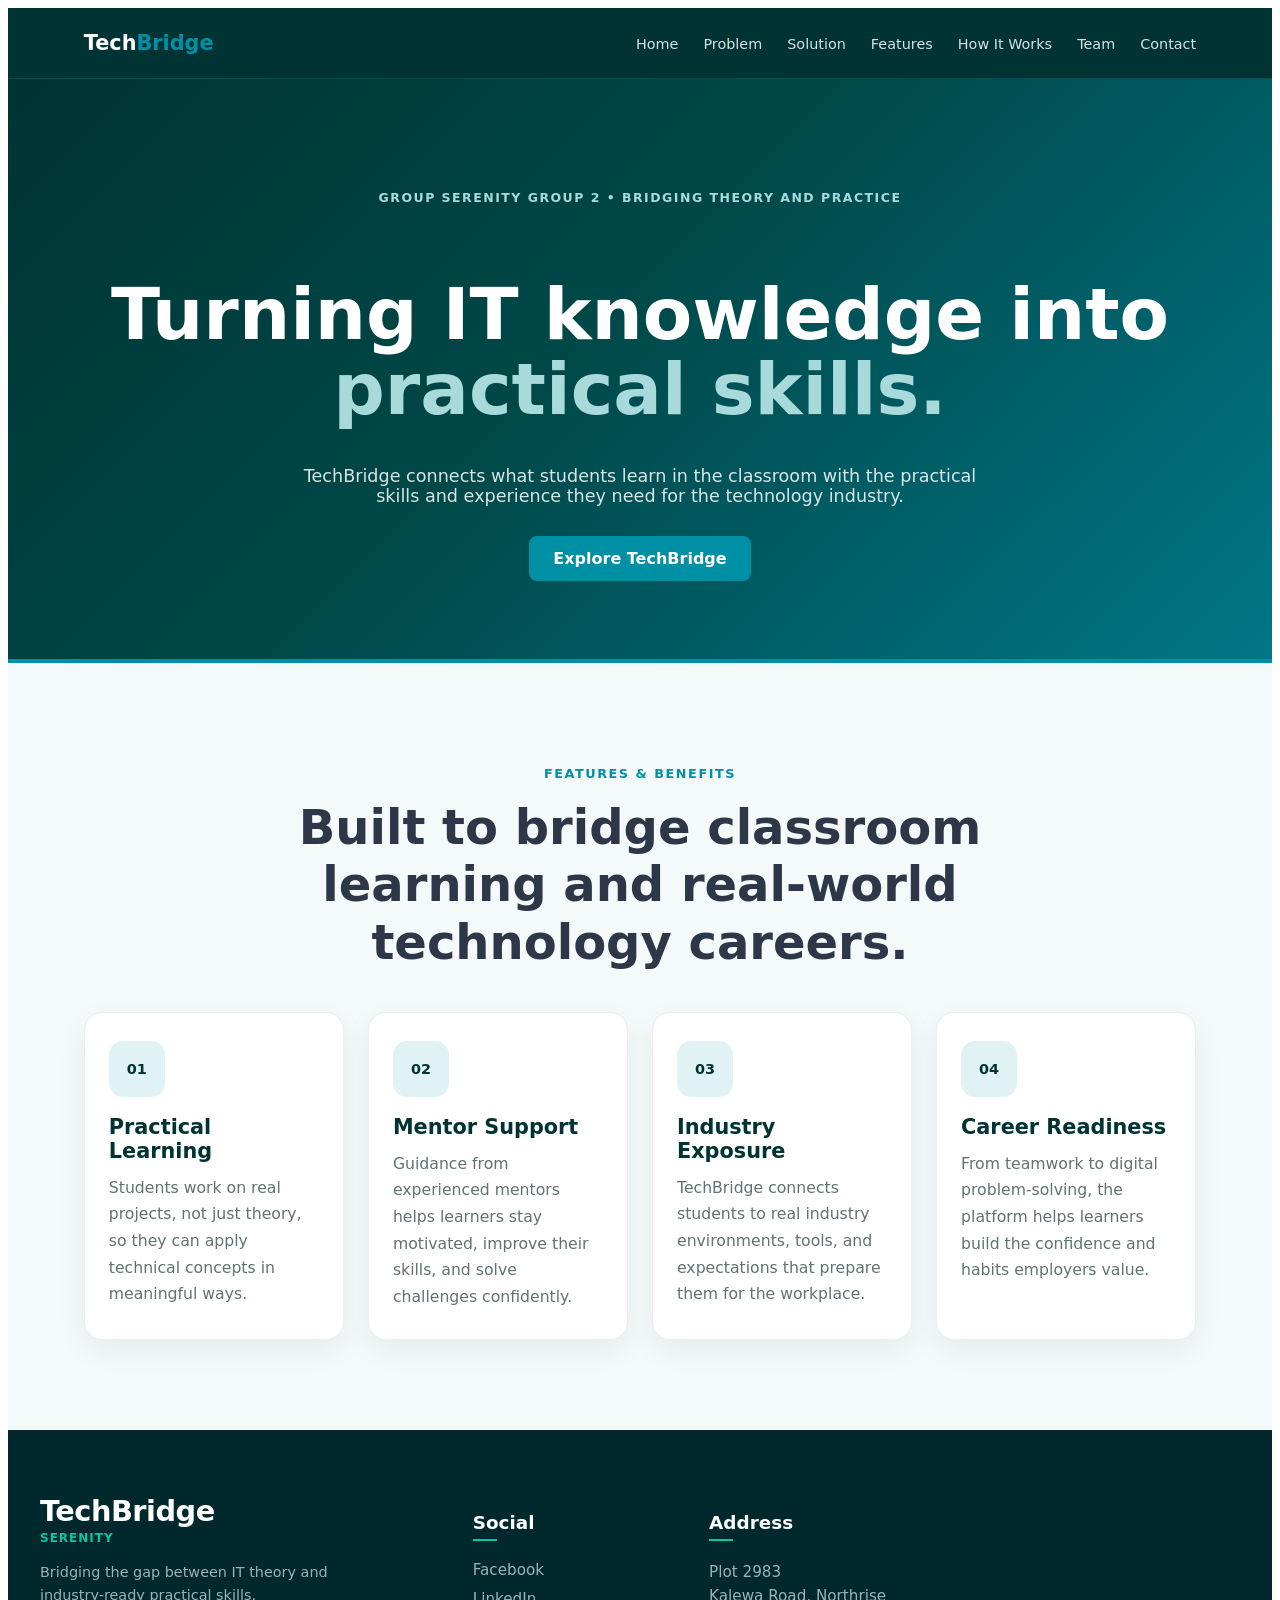
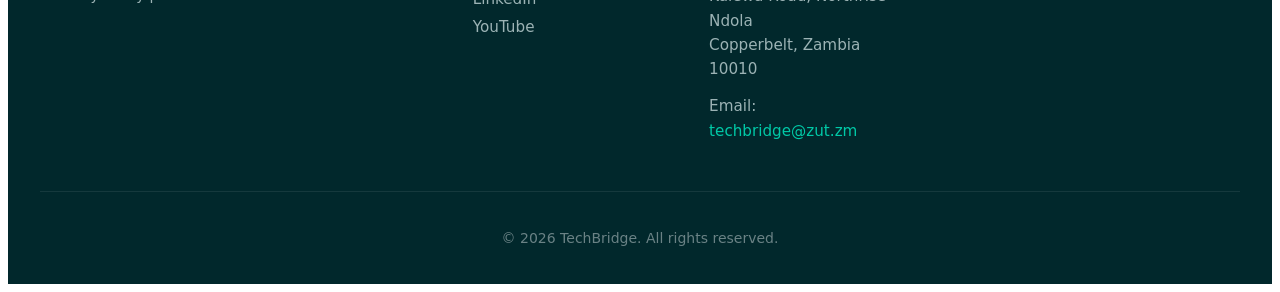
==== frontend/index.html @ 3047e409 "Reverted to TB-3-proposed-solution due to errors arose from TB-6-team-section Formatted the code" ====
<!DOCTYPE html>
<html lang="en">
    <head>
        <meta charset="UTF-8">
        <meta name="viewport" content="width=device-width, initial-scale=1.0">
        <title>tech-bridge</title>
        <link rel="stylesheet" href="style.css">
    </head>
    <body>
        <header>
            <nav class="navbar">
                <a href="#home" class="logo">Tech<span>Bridge</span></a>
                <ul class="nav-links" id="navLinks">
                    <li><a href="#home">Home</a></li>
                    <li><a href="#problem">Problem</a></li>
                    <li><a href="#solution">Solution</a></li>
                    <li><a href="#features">Features</a></li>
                    <li><a href="#how-it-works">How It Works</a></li>
                    <li><a href="#team">Team</a></li>
                    <li><a href="#contact">Contact</a></li>
                </ul>
                <div class="hamburger" onclick="document.getElementById('navLinks').classList.toggle('show')">☰</div>
            </nav>

        </header>
        <main>
            <!-- landing page section LEE LUBINDA 2510264 -->
            
            <section id="home" class="hero">
              <p class="eyebrow">GROUP SERENITY GROUP 2 • BRIDGING THEORY AND PRACTICE</p>
              <h1>Turning IT knowledge into <span>practical skills.</span></h1>
              <p class="hero-text">TechBridge connects what students learn in the classroom with the practical skills and experience they need for the technology industry.</p>
              <a href="#solution" class="btn-primary">Explore TechBridge</a>
            </section>
            
            <!-- problem section -->
            <section></section>
            <!-- proposed solution section -->
            <section></section>
            <!-- features and benefits section -->
            <section id="features" class="features">
                <div class="section-heading">
                    <p class="section-tag">Features &amp; Benefits</p>
                    <h2>Built to bridge classroom learning and real-world technology careers.</h2>
                </div>

                <div class="feature-grid">
                    <article class="feature-card">
                        <div class="feature-icon">01</div>
                        <h3>Practical Learning</h3>
                        <p>Students work on real projects, not just theory, so they can apply technical concepts in meaningful ways.</p>
                    </article>

                    <article class="feature-card">
                        <div class="feature-icon">02</div>
                        <h3>Mentor Support</h3>
                        <p>Guidance from experienced mentors helps learners stay motivated, improve their skills, and solve challenges confidently.</p>
                    </article>

                    <article class="feature-card">
                        <div class="feature-icon">03</div>
                        <h3>Industry Exposure</h3>
                        <p>TechBridge connects students to real industry environments, tools, and expectations that prepare them for the workplace.</p>
                    </article>

                    <article class="feature-card">
                        <div class="feature-icon">04</div>
                        <h3>Career Readiness</h3>
                        <p>From teamwork to digital problem-solving, the platform helps learners build the confidence and habits employers value.</p>
                    </article>
                </div>
            </section>
            <!-- how tech-bridge works section -->
            <section></section>
            <!-- team members section -->
            <section></section>
            <section></section>
            <section></section>
        </main>
           <!-- Contact & Footer Section -->
        <footer id="contact" class="site-footer">
          <div class="footer-container">
            <!-- Column 1: Brand / About -->
            <div class="footer-col brand-col">
              <div class="brand-header">
                <h2 class="brand-title">TechBridge</h2>
                <span class="brand-tagline">Serenity</span>
              </div>
              <p class="brand-text">
                Bridging the gap between IT theory and industry-ready practical skills.
              </p>
            </div>


            <!-- Column 3: Social Links -->
            <div class="footer-col">
              <h3>Social</h3>
              <ul class="footer-links">
                <li><a href="https://facebook.com" target="_blank" rel="noopener">Facebook</a></li>
                <li><a href="https://linkedin.com" target="_blank" rel="noopener">LinkedIn</a></li>
                <li><a href="https://youtube.com" target="_blank" rel="noopener">YouTube</a></li>
              </ul>
            </div>

            <!-- Column 4: Address & Direct Email -->
            <div class="footer-col">
              <h3>Address</h3>
              <address class="footer-address">
                Plot 2983<br />
                Kalewa Road, Northrise Ndola<br />
                Copperbelt, Zambia<br />
                10010<br />
                <span class="email-link">
                  Email: <a href="mailto:techbridge@zut.zm">techbridge@zut.zm</a>
                </span>
              </address>
            </div>
          </div>

          <!-- Copyright Bar -->
          <div class="footer-bottom">
            <p>&copy; 2026 TechBridge. All rights reserved.</p>
          </div>
        </footer>
    </body>
</html>
---- frontend/style.css ----
:root {
    /* Primary Branding Colors */
    --color-primary: #003333;
    --color-secondary: #0090A6;
    --color-accent-mint: #fff;
    /* Neutral Background & Text Colors */
    --color-background-light: #f4f9f9;
    --color-background-card: #FFFFFF;
    --color-text-main: #2D3748;
    --color-text-muted: #627272;
    --color-text-light: #FFFFFF;
    /* UI Interactive States */
    --color-link-hover: #007688;
    --color-cta-hover: #02AF84;
}

body {
    font-family: 'Plus jakarta', system-ui, -apple-system, 'Segoe UI', Roboto, Oxygen, Ubuntu, Cantarell, 'Open Sans', 'Helvetica Neue', sans-serif;
}


/* header Styles */

header {
    position: sticky;
    top: 0;
    z-index: 100
}

.navbar {
    background: var(--color-primary);
    display: flex;
    justify-content: space-between;
    align-items: center;
    padding: 0 6%;
    min-height: 70px;
    border-bottom: 1px solid rgba(0, 144, 166, .3)
}

.logo {
    color: var(--color-text-light);
    text-decoration: none;
    font-weight: 700;
    font-size: 1.3rem
}

.logo span {
    color: var(--color-secondary)
}

.nav-links {
    display: flex;
    list-style: none;
    gap: 25px
}

.nav-links a {
    color: rgba(255, 255, 255, .85);
    text-decoration: none;
    font-size: .9rem
}

.nav-links a:hover {
    color: var(--color-text-light)
}

.hamburger {
    display: none;
    color: var(--color-text-light);
    font-size: 1.8rem;
    cursor: pointer
}


/* landing page Styles */

.hero {
    min-height: 460px;
    display: flex;
    flex-direction: column;
    align-items: center;
    justify-content: center;
    text-align: center;
    padding: 70px 20px 50px;
    color: var(--color-text-light);
    background: linear-gradient(135deg, #003333 0%, #004848 45%, #007688 100%);
    border-bottom: 4px solid var(--color-secondary)
}

.eyebrow {
    color: #a8dadc;
    font-size: .78rem;
    font-weight: 700;
    letter-spacing: .12em;
    margin-bottom: 12px
}

.hero h1 {
    font-size: clamp(2.5rem, 6vw, 4.5rem);
    line-height: 1.05;
    margin-bottom: 20px
}

.hero h1 span {
    display: block;
    color: #a8dadc
}

.hero-text {
    max-width: 680px;
    color: rgba(255, 255, 255, .85);
    font-size: 1.1rem;
    margin-bottom: 30px
}

.btn-primary {
    display: inline-block;
    padding: 13px 24px;
    background: var(--color-secondary);
    color: white;
    text-decoration: none;
    border-radius: 8px;
    font-weight: 600
}

.btn-primary:hover {
    background: var(--color-cta-hover)
}


/* problem Styles */


/* problem Styles */


/* proposed solution Styles */


/* features and benefits Styles */

.features {
    padding: 90px 6%;
    background: var(--color-background-light);
    color: var(--color-text-main);
}

.section-heading {
    max-width: 760px;
    margin: 0 auto 40px;
    text-align: center;
}

.section-tag {
    color: var(--color-secondary);
    font-size: 0.8rem;
    font-weight: 700;
    letter-spacing: 0.12em;
    text-transform: uppercase;
    margin-bottom: 18px;
}

.section-heading h2 {
    font-size: clamp(2rem, 4vw, 3rem);
    line-height: 1.2;
    margin: 0;
}

.feature-grid {
    display: grid;
    grid-template-columns: repeat(4, minmax(0, 1fr));
    gap: 24px;
    margin-top: 35px;
}

.feature-card {
    background: var(--color-background-card);
    border: 1px solid rgba(0, 51, 51, 0.08);
    border-radius: 18px;
    padding: 28px 24px;
    box-shadow: 0 10px 30px rgba(0, 51, 51, 0.06);
    transition: transform 0.2s ease, box-shadow 0.2s ease;
}

.feature-card:hover {
    transform: translateY(-4px);
    box-shadow: 0 16px 35px rgba(0, 51, 51, 0.1);
}

.feature-icon {
    width: 56px;
    height: 56px;
    display: inline-flex;
    align-items: center;
    justify-content: center;
    border-radius: 14px;
    background: rgba(0, 144, 166, 0.12);
    color: var(--color-primary);
    font-weight: 800;
    font-size: 0.9rem;
    margin-bottom: 18px;
}

.feature-card h3 {
    margin: 0 0 12px;
    font-size: 1.3rem;
    color: var(--color-primary);
}

.feature-card p {
    margin: 0;
    color: var(--color-text-muted);
    line-height: 1.7;
    font-size: 0.98rem;
}


/* how tech-bridge works Styles */


/* team members Styles */


/* contact us Styles */


/* footer Styles */


/* Contact & Footer Styles - TechBridge Theme */

.site-footer {
    background-color: #01282c;
    /* Deep Dark Teal from slides */
    color: #b3c5c7;
    padding: 4rem 2rem 1.5rem 2rem;
    font-family: system-ui, -apple-system, sans-serif;
}

.footer-container {
    max-width: 1200px;
    margin: 0 auto;
    display: grid;
    grid-template-columns: 2fr 1fr 1fr 1.5fr;
    gap: 2.5rem;
}


/* Brand Text Styling */

.brand-title {
    color: #ffffff;
    font-size: 1.8rem;
    font-weight: 700;
    letter-spacing: -0.5px;
    margin: 0 0 0.2rem 0;
}

.brand-tagline {
    display: block;
    color: #00c9a7;
    /* Vibrant Mint accent */
    font-size: 0.75rem;
    font-weight: 600;
    text-transform: uppercase;
    letter-spacing: 1px;
    margin-bottom: 1rem;
}

.brand-text {
    font-size: 0.9rem;
    line-height: 1.6;
    color: #9cb3b5;
    max-width: 320px;
}


/* Column Titles */

.footer-col h3 {
    color: #ffffff;
    font-size: 1.15rem;
    font-weight: 600;
    margin-bottom: 1.2rem;
    position: relative;
}


/* Accent line under column headers */

.footer-col h3::after {
    content: '';
    display: block;
    width: 24px;
    height: 2px;
    background-color: #00c9a7;
    /* Mint accent line */
    margin-top: 6px;
}


/* Navigation & Social Links */

.footer-links {
    list-style: none;
    padding: 0;
    margin: 0;
}

.footer-links li {
    margin-bottom: 0.6rem;
}

.footer-links a {
    color: #9cb3b5;
    text-decoration: none;
    font-size: 0.95rem;
    transition: color 0.2s ease;
}

.footer-links a:hover {
    color: #00c9a7;
    /* Mint on hover */
}


/* Address Column */

.footer-address {
    font-style: normal;
    font-size: 0.95rem;
    line-height: 1.6;
    color: #9cb3b5;
}

.email-link {
    display: block;
    margin-top: 0.8rem;
}

.email-link a {
    color: #00c9a7;
    /* Mint email link */
    text-decoration: none;
    font-weight: 500;
}

.email-link a:hover {
    text-decoration: underline;
}


/* Bottom Copyright Bar */

.footer-bottom {
    max-width: 1200px;
    margin: 3rem auto 0 auto;
    padding-top: 1.5rem;
    border-top: 1px solid rgba(255, 255, 255, 0.08);
    text-align: center;
    font-size: 0.875rem;
    color: #6a8285;
}


/* Responsive collapse for small screens */

@media (max-width: 768px) {
    .footer-container {
        grid-template-columns: 1fr;
        gap: 2rem;
    }
}


/* media queries Styles */

@media(max-width:768px) {
    .hamburger {
        display: block
    }
    .nav-links {
        display: none;
        position: absolute;
        top: 70px;
        left: 0;
        width: 100%;
        background: var(--color-primary);
        flex-direction: column;
        padding: 20px
    }
    .nav-links.show {
        display: flex
    }
    .feature-grid {
        grid-template-columns: 1fr;
    }
}
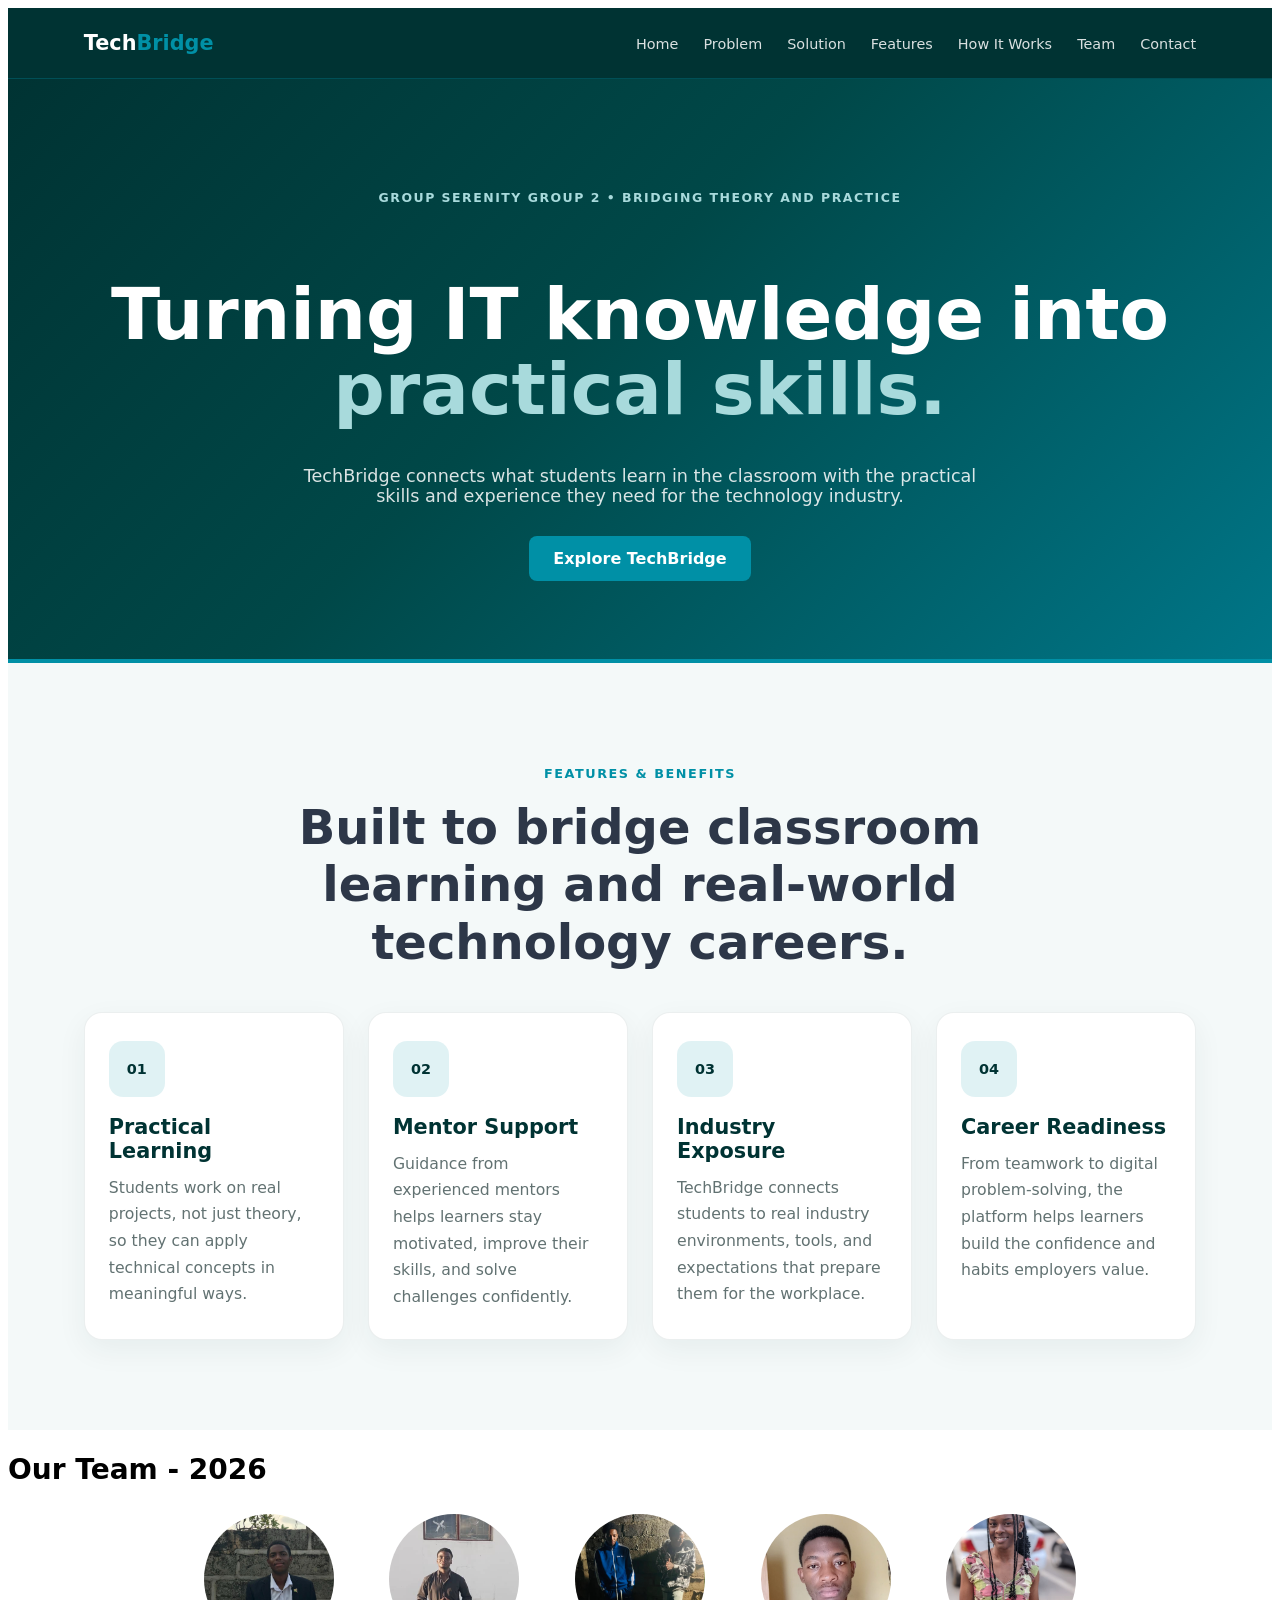
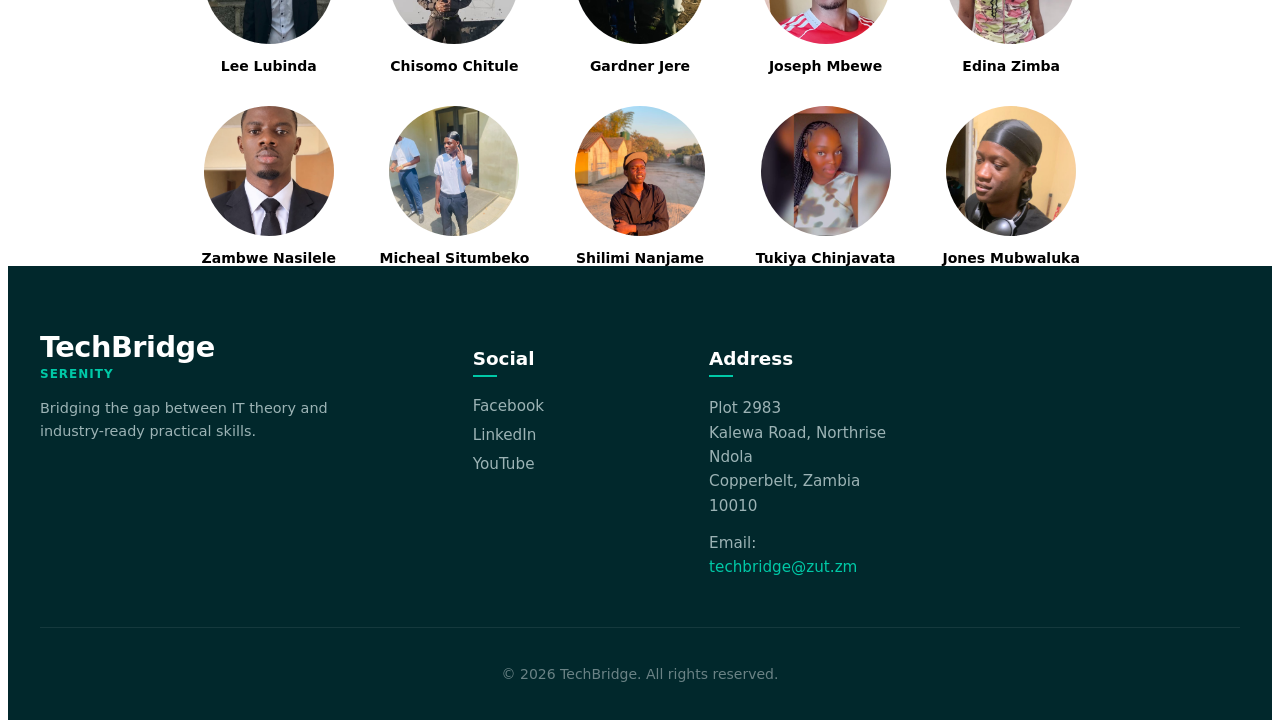
==== commit f4eeb359: "added new Tb 6 team section" ====
--- a/frontend/index.html
+++ b/frontend/index.html
@@ -73,9 +73,21 @@
             <!-- how tech-bridge works section -->
             <section></section>
             <!-- team members section -->
-            <section></section>
-            <section></section>
-            <section></section>
+            <section id="team" class="section">
+                <h1>Our Team - 2026</h1>
+                <div class="grid">
+                    <div class="card"><img class="circle" src="./images/team_members/lee_lubinda_circle.png"><div class="name">Lee Lubinda</div></div>
+                    <div class="card"><img class="circle" src="./images/team_members/chisomo_chitule_circle.png"><div class="name">Chisomo Chitule</div></div>
+                    <div class="card"><img class="circle" src="./images/team_members/gardner_jere_circle.png"><div class="name">Gardner Jere</div></div>
+                    <div class="card"><img class="circle" src="./images/team_members/joseph_mbewe_circle.png"><div class="name">Joseph Mbewe</div></div>
+                    <div class="card"><img class="circle" src="./images/team_members/edina_zimba_circle.png"><div class="name">Edina Zimba</div></div>
+                    <div class="card"><img class="circle" src="./images/team_members/zambwe_nasilele_circle.png"><div class="name">Zambwe Nasilele</div></div>
+                    <div class="card"><img class="circle" src="./images/team_members/micheal_situmbeko_circle.png"><div class="name">Micheal Situmbeko</div></div>
+                    <div class="card"><img class="circle" src="./images/team_members/shilimi_nanjame_circle.png"><div class="name">Shilimi Nanjame</div></div>
+                    <div class="card"><img class="circle" src="./images/team_members/tukiya_chinjavata_circle.png"><div class="name">Tukiya Chinjavata</div></div>
+                    <div class="card"><img class="circle" src="./images/team_members/jones_mubwaluka_circle.jpeg"><div class="name">Jones Mubwaluka</div></div>
+                </div>
+            </section>
         </main>
            <!-- Contact & Footer Section -->
         <footer id="contact" class="site-footer">
--- a/frontend/style.css
+++ b/frontend/style.css
@@ -3,142 +3,49 @@
     --color-primary: #003333;
     --color-secondary: #0090A6;
     --color-accent-mint: #fff;
+
     /* Neutral Background & Text Colors */
     --color-background-light: #f4f9f9;
     --color-background-card: #FFFFFF;
     --color-text-main: #2D3748;
     --color-text-muted: #627272;
     --color-text-light: #FFFFFF;
+
     /* UI Interactive States */
     --color-link-hover: #007688;
     --color-cta-hover: #02AF84;
 }
 
 body {
-    font-family: 'Plus jakarta', system-ui, -apple-system, 'Segoe UI', Roboto, Oxygen, Ubuntu, Cantarell, 'Open Sans', 'Helvetica Neue', sans-serif;
-}
-
+    font-family: 'Plus jakarta', system-ui, -apple-system,'Segoe UI', Roboto, Oxygen, Ubuntu, Cantarell, 'Open Sans', 'Helvetica Neue', sans-serif;
+}
 
 /* header Styles */
-
-header {
-    position: sticky;
-    top: 0;
-    z-index: 100
-}
-
-.navbar {
-    background: var(--color-primary);
-    display: flex;
-    justify-content: space-between;
-    align-items: center;
-    padding: 0 6%;
-    min-height: 70px;
-    border-bottom: 1px solid rgba(0, 144, 166, .3)
-}
-
-.logo {
-    color: var(--color-text-light);
-    text-decoration: none;
-    font-weight: 700;
-    font-size: 1.3rem
-}
-
-.logo span {
-    color: var(--color-secondary)
-}
-
-.nav-links {
-    display: flex;
-    list-style: none;
-    gap: 25px
-}
-
-.nav-links a {
-    color: rgba(255, 255, 255, .85);
-    text-decoration: none;
-    font-size: .9rem
-}
-
-.nav-links a:hover {
-    color: var(--color-text-light)
-}
-
-.hamburger {
-    display: none;
-    color: var(--color-text-light);
-    font-size: 1.8rem;
-    cursor: pointer
-}
-
-
+header{position:sticky;top:0;z-index:100}
+.navbar{background:var(--color-primary);display:flex;justify-content:space-between;align-items:center;padding:0 6%;min-height:70px;border-bottom:1px solid rgba(0,144,166,.3)}
+.logo{color:var(--color-text-light);text-decoration:none;font-weight:700;font-size:1.3rem}
+.logo span{color:var(--color-secondary)}
+.nav-links{display:flex;list-style:none;gap:25px}
+.nav-links a{color:rgba(255,255,255,.85);text-decoration:none;font-size:.9rem}
+.nav-links a:hover{color:var(--color-text-light)}
+.hamburger{display:none;color:var(--color-text-light);font-size:1.8rem;cursor:pointer}
 /* landing page Styles */
 
-.hero {
-    min-height: 460px;
-    display: flex;
-    flex-direction: column;
-    align-items: center;
-    justify-content: center;
-    text-align: center;
-    padding: 70px 20px 50px;
-    color: var(--color-text-light);
-    background: linear-gradient(135deg, #003333 0%, #004848 45%, #007688 100%);
-    border-bottom: 4px solid var(--color-secondary)
-}
-
-.eyebrow {
-    color: #a8dadc;
-    font-size: .78rem;
-    font-weight: 700;
-    letter-spacing: .12em;
-    margin-bottom: 12px
-}
-
-.hero h1 {
-    font-size: clamp(2.5rem, 6vw, 4.5rem);
-    line-height: 1.05;
-    margin-bottom: 20px
-}
-
-.hero h1 span {
-    display: block;
-    color: #a8dadc
-}
-
-.hero-text {
-    max-width: 680px;
-    color: rgba(255, 255, 255, .85);
-    font-size: 1.1rem;
-    margin-bottom: 30px
-}
-
-.btn-primary {
-    display: inline-block;
-    padding: 13px 24px;
-    background: var(--color-secondary);
-    color: white;
-    text-decoration: none;
-    border-radius: 8px;
-    font-weight: 600
-}
-
-.btn-primary:hover {
-    background: var(--color-cta-hover)
-}
-
+.hero{min-height:460px;display:flex;flex-direction:column;align-items:center;justify-content:center;text-align:center;padding:70px 20px 50px;color:var(--color-text-light);background:linear-gradient(135deg,#003333 0%,#004848 45%,#007688 100%);border-bottom:4px solid var(--color-secondary)}
+.eyebrow{color:#a8dadc;font-size:.78rem;font-weight:700;letter-spacing:.12em;margin-bottom:12px}
+.hero h1{font-size:clamp(2.5rem,6vw,4.5rem);line-height:1.05;margin-bottom:20px}
+.hero h1 span{display:block;color:#a8dadc}
+.hero-text{max-width:680px;color:rgba(255,255,255,.85);font-size:1.1rem;margin-bottom:30px}
+.btn-primary{display:inline-block;padding:13px 24px;background:var(--color-secondary);color:white;text-decoration:none;border-radius:8px;font-weight:600}
+.btn-primary:hover{background:var(--color-cta-hover)}
 
 /* problem Styles */
 
-
 /* problem Styles */
 
-
 /* proposed solution Styles */
 
-
 /* features and benefits Styles */
-
 .features {
     padding: 90px 6%;
     background: var(--color-background-light);
@@ -214,185 +121,165 @@
     font-size: 0.98rem;
 }
 
-
 /* how tech-bridge works Styles */
 
-
 /* team members Styles */
-
+ h1{font-size:28px; margin-bottom:24px}
+  .grid{
+    display:grid;
+    grid-template-columns:repeat(auto-fit,minmax(130px,1fr));
+    gap:28px;
+    max-width:900px;
+    margin:0 auto;
+  }
+  .card{text-align:center}
+  .circle{
+    width:130px;
+    height:130px;
+    border-radius:50%;
+    object-fit:cover;
+    border:4px solid white;
+    background:#1e293b;
+    display:block;
+    margin:0 auto;
+  }
+  .name{margin-top:10px; font-weight:600; font-size:14px}
 
 /* contact us Styles */
 
-
 /* footer Styles */
-
-
 /* Contact & Footer Styles - TechBridge Theme */
-
 .site-footer {
-    background-color: #01282c;
-    /* Deep Dark Teal from slides */
-    color: #b3c5c7;
-    padding: 4rem 2rem 1.5rem 2rem;
-    font-family: system-ui, -apple-system, sans-serif;
+  background-color: #01282c; /* Deep Dark Teal from slides */
+  color: #b3c5c7;
+  padding: 4rem 2rem 1.5rem 2rem;
+  font-family: system-ui, -apple-system, sans-serif;
 }
 
 .footer-container {
-    max-width: 1200px;
-    margin: 0 auto;
-    display: grid;
-    grid-template-columns: 2fr 1fr 1fr 1.5fr;
-    gap: 2.5rem;
-}
-
+  max-width: 1200px;
+  margin: 0 auto;
+  display: grid;
+  grid-template-columns: 2fr 1fr 1fr 1.5fr;
+  gap: 2.5rem;
+}
 
 /* Brand Text Styling */
-
 .brand-title {
-    color: #ffffff;
-    font-size: 1.8rem;
-    font-weight: 700;
-    letter-spacing: -0.5px;
-    margin: 0 0 0.2rem 0;
+  color: #ffffff;
+  font-size: 1.8rem;
+  font-weight: 700;
+  letter-spacing: -0.5px;
+  margin: 0 0 0.2rem 0;
 }
 
 .brand-tagline {
-    display: block;
-    color: #00c9a7;
-    /* Vibrant Mint accent */
-    font-size: 0.75rem;
-    font-weight: 600;
-    text-transform: uppercase;
-    letter-spacing: 1px;
-    margin-bottom: 1rem;
+  display: block;
+  color: #00c9a7; /* Vibrant Mint accent */
+  font-size: 0.75rem;
+  font-weight: 600;
+  text-transform: uppercase;
+  letter-spacing: 1px;
+  margin-bottom: 1rem;
 }
 
 .brand-text {
-    font-size: 0.9rem;
-    line-height: 1.6;
-    color: #9cb3b5;
-    max-width: 320px;
-}
-
+  font-size: 0.9rem;
+  line-height: 1.6;
+  color: #9cb3b5;
+  max-width: 320px;
+}
 
 /* Column Titles */
-
 .footer-col h3 {
-    color: #ffffff;
-    font-size: 1.15rem;
-    font-weight: 600;
-    margin-bottom: 1.2rem;
-    position: relative;
-}
-
+  color: #ffffff;
+  font-size: 1.15rem;
+  font-weight: 600;
+  margin-bottom: 1.2rem;
+  position: relative;
+}
 
 /* Accent line under column headers */
-
 .footer-col h3::after {
-    content: '';
-    display: block;
-    width: 24px;
-    height: 2px;
-    background-color: #00c9a7;
-    /* Mint accent line */
-    margin-top: 6px;
-}
-
+  content: '';
+  display: block;
+  width: 24px;
+  height: 2px;
+  background-color: #00c9a7; /* Mint accent line */
+  margin-top: 6px;
+}
 
 /* Navigation & Social Links */
-
 .footer-links {
-    list-style: none;
-    padding: 0;
-    margin: 0;
+  list-style: none;
+  padding: 0;
+  margin: 0;
 }
 
 .footer-links li {
-    margin-bottom: 0.6rem;
+  margin-bottom: 0.6rem;
 }
 
 .footer-links a {
-    color: #9cb3b5;
-    text-decoration: none;
-    font-size: 0.95rem;
-    transition: color 0.2s ease;
+  color: #9cb3b5;
+  text-decoration: none;
+  font-size: 0.95rem;
+  transition: color 0.2s ease;
 }
 
 .footer-links a:hover {
-    color: #00c9a7;
-    /* Mint on hover */
-}
-
+  color: #00c9a7; /* Mint on hover */
+}
 
 /* Address Column */
-
 .footer-address {
-    font-style: normal;
-    font-size: 0.95rem;
-    line-height: 1.6;
-    color: #9cb3b5;
+  font-style: normal;
+  font-size: 0.95rem;
+  line-height: 1.6;
+  color: #9cb3b5;
 }
 
 .email-link {
-    display: block;
-    margin-top: 0.8rem;
+  display: block;
+  margin-top: 0.8rem;
 }
 
 .email-link a {
-    color: #00c9a7;
-    /* Mint email link */
-    text-decoration: none;
-    font-weight: 500;
+  color: #00c9a7; /* Mint email link */
+  text-decoration: none;
+  font-weight: 500;
 }
 
 .email-link a:hover {
-    text-decoration: underline;
-}
-
+  text-decoration: underline;
+}
 
 /* Bottom Copyright Bar */
-
 .footer-bottom {
-    max-width: 1200px;
-    margin: 3rem auto 0 auto;
-    padding-top: 1.5rem;
-    border-top: 1px solid rgba(255, 255, 255, 0.08);
-    text-align: center;
-    font-size: 0.875rem;
-    color: #6a8285;
-}
-
+  max-width: 1200px;
+  margin: 3rem auto 0 auto;
+  padding-top: 1.5rem;
+  border-top: 1px solid rgba(255, 255, 255, 0.08);
+  text-align: center;
+  font-size: 0.875rem;
+  color: #6a8285;
+}
 
 /* Responsive collapse for small screens */
-
 @media (max-width: 768px) {
-    .footer-container {
-        grid-template-columns: 1fr;
-        gap: 2rem;
-    }
-}
-
+  .footer-container {
+    grid-template-columns: 1fr;
+    gap: 2rem;
+  }
+}
 
 /* media queries Styles */
-
-@media(max-width:768px) {
-    .hamburger {
-        display: block
-    }
-    .nav-links {
-        display: none;
-        position: absolute;
-        top: 70px;
-        left: 0;
-        width: 100%;
-        background: var(--color-primary);
-        flex-direction: column;
-        padding: 20px
-    }
-    .nav-links.show {
-        display: flex
-    }
-    .feature-grid {
-        grid-template-columns: 1fr;
-    }
+@media(max-width:768px){
+  .hamburger{display:block}
+  .nav-links{display:none;position:absolute;top:70px;left:0;width:100%;background:var(--color-primary);flex-direction:column;padding:20px}
+  .nav-links.show{display:flex}
+
+  .feature-grid {
+    grid-template-columns: 1fr;
+  }
 }
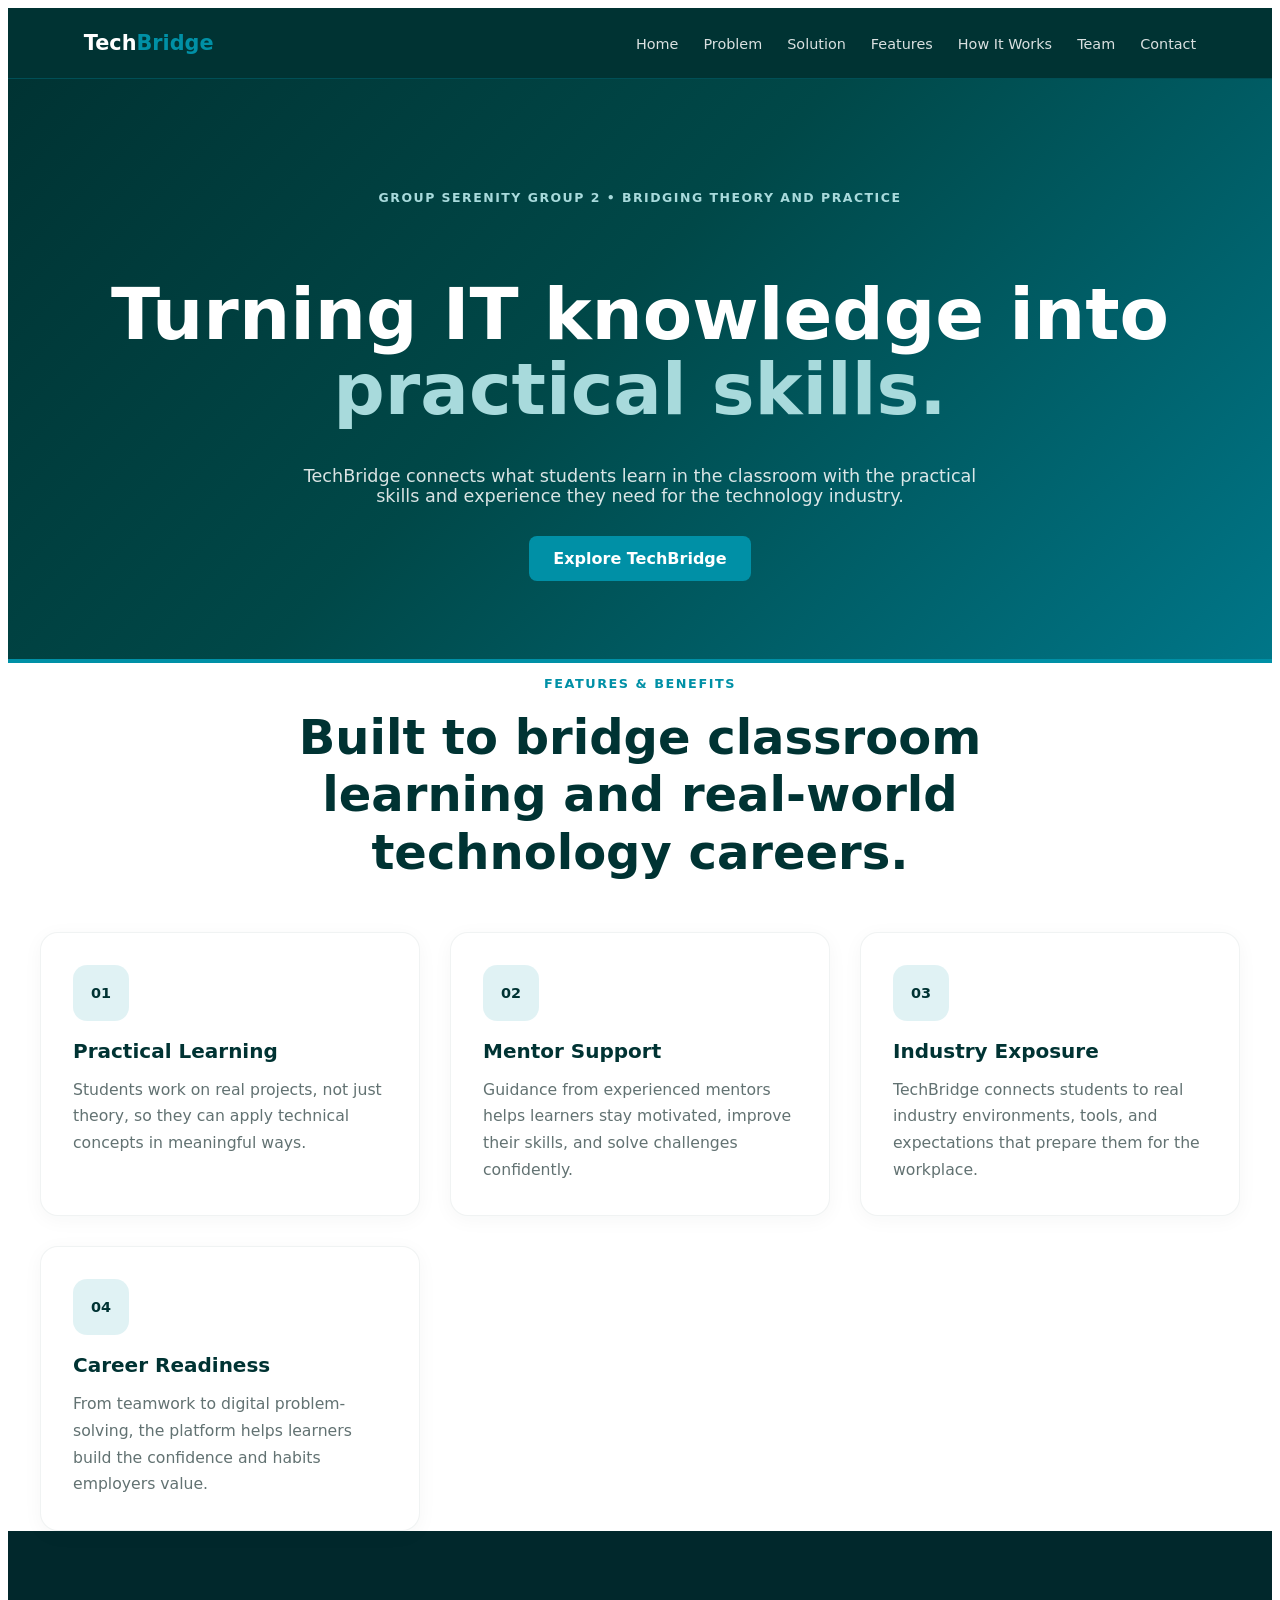
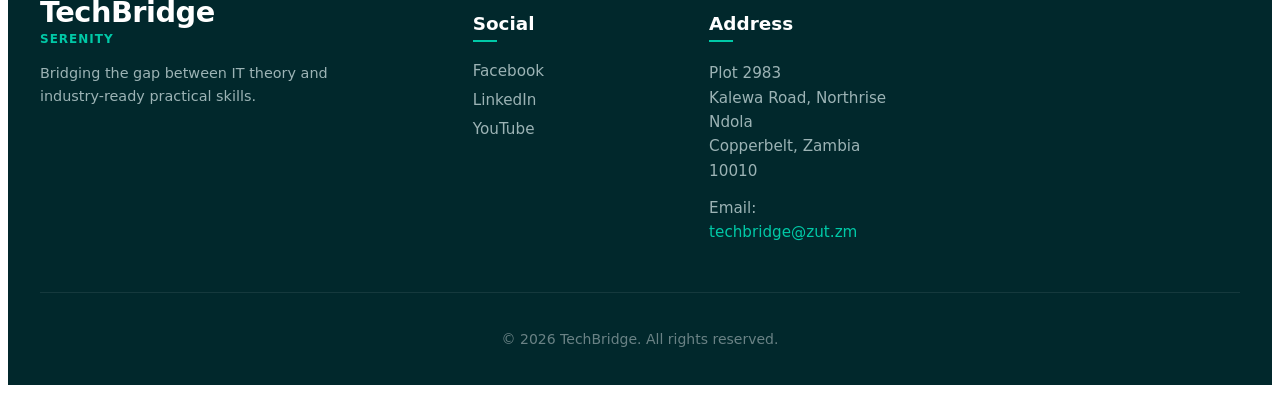
==== commit a93975ab: "merge main and fix TB-3 - Michael Situmbeko 2511574" ====
--- a/frontend/index.html
+++ b/frontend/index.html
@@ -73,21 +73,9 @@
             <!-- how tech-bridge works section -->
             <section></section>
             <!-- team members section -->
-            <section id="team" class="section">
-                <h1>Our Team - 2026</h1>
-                <div class="grid">
-                    <div class="card"><img class="circle" src="./images/team_members/lee_lubinda_circle.png"><div class="name">Lee Lubinda</div></div>
-                    <div class="card"><img class="circle" src="./images/team_members/chisomo_chitule_circle.png"><div class="name">Chisomo Chitule</div></div>
-                    <div class="card"><img class="circle" src="./images/team_members/gardner_jere_circle.png"><div class="name">Gardner Jere</div></div>
-                    <div class="card"><img class="circle" src="./images/team_members/joseph_mbewe_circle.png"><div class="name">Joseph Mbewe</div></div>
-                    <div class="card"><img class="circle" src="./images/team_members/edina_zimba_circle.png"><div class="name">Edina Zimba</div></div>
-                    <div class="card"><img class="circle" src="./images/team_members/zambwe_nasilele_circle.png"><div class="name">Zambwe Nasilele</div></div>
-                    <div class="card"><img class="circle" src="./images/team_members/micheal_situmbeko_circle.png"><div class="name">Micheal Situmbeko</div></div>
-                    <div class="card"><img class="circle" src="./images/team_members/shilimi_nanjame_circle.png"><div class="name">Shilimi Nanjame</div></div>
-                    <div class="card"><img class="circle" src="./images/team_members/tukiya_chinjavata_circle.png"><div class="name">Tukiya Chinjavata</div></div>
-                    <div class="card"><img class="circle" src="./images/team_members/jones_mubwaluka_circle.jpeg"><div class="name">Jones Mubwaluka</div></div>
-                </div>
-            </section>
+            <section></section>
+            <section></section>
+            <section></section>
         </main>
            <!-- Contact & Footer Section -->
         <footer id="contact" class="site-footer">
--- a/frontend/style.css
+++ b/frontend/style.css
@@ -3,53 +3,266 @@
     --color-primary: #003333;
     --color-secondary: #0090A6;
     --color-accent-mint: #fff;
-
     /* Neutral Background & Text Colors */
     --color-background-light: #f4f9f9;
     --color-background-card: #FFFFFF;
     --color-text-main: #2D3748;
     --color-text-muted: #627272;
     --color-text-light: #FFFFFF;
-
     /* UI Interactive States */
     --color-link-hover: #007688;
     --color-cta-hover: #02AF84;
 }
 
 body {
-    font-family: 'Plus jakarta', system-ui, -apple-system,'Segoe UI', Roboto, Oxygen, Ubuntu, Cantarell, 'Open Sans', 'Helvetica Neue', sans-serif;
-}
+    font-family: 'Plus jakarta', system-ui, -apple-system, 'Segoe UI', Roboto, Oxygen, Ubuntu, Cantarell, 'Open Sans', 'Helvetica Neue', sans-serif;
+}
+
 
 /* header Styles */
-header{position:sticky;top:0;z-index:100}
-.navbar{background:var(--color-primary);display:flex;justify-content:space-between;align-items:center;padding:0 6%;min-height:70px;border-bottom:1px solid rgba(0,144,166,.3)}
-.logo{color:var(--color-text-light);text-decoration:none;font-weight:700;font-size:1.3rem}
-.logo span{color:var(--color-secondary)}
-.nav-links{display:flex;list-style:none;gap:25px}
-.nav-links a{color:rgba(255,255,255,.85);text-decoration:none;font-size:.9rem}
-.nav-links a:hover{color:var(--color-text-light)}
-.hamburger{display:none;color:var(--color-text-light);font-size:1.8rem;cursor:pointer}
+
+header {
+    position: sticky;
+    top: 0;
+    z-index: 100
+}
+
+.navbar {
+    background: var(--color-primary);
+    display: flex;
+    justify-content: space-between;
+    align-items: center;
+    padding: 0 6%;
+    min-height: 70px;
+    border-bottom: 1px solid rgba(0, 144, 166, .3)
+}
+
+.logo {
+    color: var(--color-text-light);
+    text-decoration: none;
+    font-weight: 700;
+    font-size: 1.3rem
+}
+
+.logo span {
+    color: var(--color-secondary)
+}
+
+.nav-links {
+    display: flex;
+    list-style: none;
+    gap: 25px
+}
+
+.nav-links a {
+    color: rgba(255, 255, 255, .85);
+    text-decoration: none;
+    font-size: .9rem
+}
+
+.nav-links a:hover {
+    color: var(--color-text-light)
+}
+
+.hamburger {
+    display: none;
+    color: var(--color-text-light);
+    font-size: 1.8rem;
+    cursor: pointer
+}
+
+
 /* landing page Styles */
 
-.hero{min-height:460px;display:flex;flex-direction:column;align-items:center;justify-content:center;text-align:center;padding:70px 20px 50px;color:var(--color-text-light);background:linear-gradient(135deg,#003333 0%,#004848 45%,#007688 100%);border-bottom:4px solid var(--color-secondary)}
-.eyebrow{color:#a8dadc;font-size:.78rem;font-weight:700;letter-spacing:.12em;margin-bottom:12px}
-.hero h1{font-size:clamp(2.5rem,6vw,4.5rem);line-height:1.05;margin-bottom:20px}
-.hero h1 span{display:block;color:#a8dadc}
-.hero-text{max-width:680px;color:rgba(255,255,255,.85);font-size:1.1rem;margin-bottom:30px}
-.btn-primary{display:inline-block;padding:13px 24px;background:var(--color-secondary);color:white;text-decoration:none;border-radius:8px;font-weight:600}
-.btn-primary:hover{background:var(--color-cta-hover)}
+.hero {
+    min-height: 460px;
+    display: flex;
+    flex-direction: column;
+    align-items: center;
+    justify-content: center;
+    text-align: center;
+    padding: 70px 20px 50px;
+    color: var(--color-text-light);
+    background: linear-gradient(135deg, #003333 0%, #004848 45%, #007688 100%);
+    border-bottom: 4px solid var(--color-secondary)
+}
+
+.eyebrow {
+    color: #a8dadc;
+    font-size: .78rem;
+    font-weight: 700;
+    letter-spacing: .12em;
+    margin-bottom: 12px
+}
+
+.hero h1 {
+    font-size: clamp(2.5rem, 6vw, 4.5rem);
+    line-height: 1.05;
+    margin-bottom: 20px
+}
+
+.hero h1 span {
+    display: block;
+    color: #a8dadc
+}
+
+.hero-text {
+    max-width: 680px;
+    color: rgba(255, 255, 255, .85);
+    font-size: 1.1rem;
+    margin-bottom: 30px
+}
+
+.btn-primary {
+    display: inline-block;
+    padding: 13px 24px;
+    background: var(--color-secondary);
+    color: white;
+    text-decoration: none;
+    border-radius: 8px;
+    font-weight: 600
+}
+
+.btn-primary:hover {
+    background: var(--color-cta-hover)
+}
+
 
 /* problem Styles */
 
+
 /* problem Styles */
 
+
 /* proposed solution Styles */
+/* proposed solution Styles - TB-3: Michael Situmbeko 2511574 */
+.solution {
+    padding: 90px 6%;
+    background: var(--color-background-card);
+}
+
+<<<<<<< HEAD
+.solution .section-heading {
+    max-width: 760px;
+    margin: 0 auto 40px;
+    text-align: center;
+}
+
+.solution-intro {
+    max-width: 760px;
+    margin: 0 auto 50px;
+    text-align: center;
+    color: var(--color-text-muted);
+    font-size: 1.1rem;
+    line-height: 1.7;
+}
+
+.solution .feature-grid {
+    display: grid;
+    grid-template-columns: repeat(auto-fit, minmax(300px, 1fr));
+    gap: 28px;
+    max-width: 1200px;
+    margin: 0 auto;
+}
+
+.solution .feature-card {
+    background: var(--color-background-light);
+    border: 1px solid rgba(0, 51, 51, 0.08);
+    border-radius: 16px;
+    padding: 28px;
+    transition: all 0.3s ease;
+}
+
+.solution .feature-card:hover {
+    transform: translateY(-4px);
+    border-color: var(--color-secondary);
+    box-shadow: 0 12px 30px rgba(0, 51, 51, 0.1);
+}
+
+.feature-icon {
+    width: 48px;
+    height: 48px;
+    background: var(--color-primary);
+    color: var(--color-text-light);
+    border-radius: 10px;
+    display: flex;
+    align-items: center;
+    justify-content: center;
+    font-weight: 700;
+    margin-bottom: 16px;
+    font-size: 0.9rem;
+}
+
+.solution .feature-card h3 {
+    color: var(--color-primary);
+    font-size: 1.2rem;
+    margin-bottom: 12px;
+}
+
+.solution .feature-card p {
+    color: var(--color-text-muted);
+    line-height: 1.6;
+    font-size: 0.95rem;
+}
 
 /* features and benefits Styles */
+=======
+
+>>>>>>> 3c53d3a5cbdf3ed97c23563715f5d277cfa31684
+/* features and benefits Styles */
+
 .features {
     padding: 90px 6%;
     background: var(--color-background-light);
     color: var(--color-text-main);
+}
+
+.features .section-heading {
+    max-width: 760px;
+    margin: 0 auto 50px;
+    text-align: center;
+}
+
+.features .section-heading h2 {
+    font-size: clamp(2rem, 4vw, 3rem);
+    line-height: 1.2;
+    color: var(--color-primary);
+    margin-top: 8px;
+}
+
+.features .feature-grid {
+    display: grid;
+    grid-template-columns: repeat(auto-fit, minmax(280px, 1fr));
+    gap: 30px;
+    max-width: 1200px;
+    margin: 0 auto;
+}
+
+.features .feature-card {
+    background: var(--color-background-card);
+    border-radius: 18px;
+    padding: 32px;
+    border: 1px solid rgba(0, 51, 51, 0.06);
+    box-shadow: 0 4px 20px rgba(0, 51, 51, 0.04);
+    transition: all 0.3s ease;
+}
+
+.features .feature-card:hover {
+    transform: translateY(-6px);
+    box-shadow: 0 18px 40px rgba(0, 51, 51, 0.1);
+    border-color: rgba(0, 144, 166, 0.2);
+}
+
+.features .feature-card h3 {
+    font-size: 1.25rem;
+    color: var(--color-primary);
+    margin-bottom: 14px;
+}
+
+.features .feature-card p {
+    color: var(--color-text-muted);
+    line-height: 1.7;
+    font-size: 0.98rem;
 }
 
 .section-heading {
@@ -68,6 +281,117 @@
 }
 
 .section-heading h2 {
+    font-size: clamp(2.2rem, 4vw, 3.2rem);
+    color: var(--color-primary);
+    line-height: 1.15;
+    margin-bottom: 16px;
+}
+
+/* CTA Section */
+.cta {
+    padding: 90px 6%;
+    background: var(--color-primary);
+    color: var(--color-text-light);
+    text-align: center;
+}
+
+.cta .section-heading h2,
+.cta .section-heading p {
+    color: var(--color-text-light);
+}
+
+.cta-buttons {
+    display: flex;
+    gap: 16px;
+    justify-content: center;
+    margin-top: 30px;
+    flex-wrap: wrap;
+}
+
+.btn {
+    padding: 14px 28px;
+    border-radius: 30px;
+    text-decoration: none;
+    font-weight: 700;
+    transition: all 0.3s ease;
+    display: inline-block;
+}
+
+.btn-primary {
+    background: var(--color-secondary);
+    color: white;
+}
+
+.btn-primary:hover {
+    background: var(--color-link-hover);
+    transform: translateY(-2px);
+}
+
+.btn-secondary {
+    background: transparent;
+    color: white;
+    border: 2px solid rgba(255,255,255,0.3);
+}
+
+.btn-secondary:hover {
+    background: white;
+    color: var(--color-primary);
+}
+
+/* Footer */
+footer {
+    background: #001a1a;
+    color: rgba(255,255,255,0.7);
+    padding: 60px 6% 30px;
+}
+
+.footer-grid {
+    display: grid;
+    grid-template-columns: 1.5fr 1fr 1fr 1fr;
+    gap: 40px;
+    max-width: 1200px;
+    margin: 0 auto 40px;
+}
+
+.footer-grid h4 {
+    color: white;
+    margin-bottom: 18px;
+}
+
+.footer-grid a {
+    display: block;
+    color: rgba(255,255,255,0.6);
+    text-decoration: none;
+    margin-bottom: 10px;
+}
+
+.footer-grid a:hover {
+    color: var(--color-secondary);
+}
+
+.footer-bottom {
+    text-align: center;
+    padding-top: 30px;
+    border-top: 1px solid rgba(255,255,255,0.1);
+    font-size: 0.9rem;
+}
+
+@media (max-width: 900px) {
+    .footer-grid {
+        grid-template-columns: 1fr 1fr;
+    }
+}
+
+@media (max-width: 600px) {
+    .footer-grid {
+        grid-template-columns: 1fr;
+    }
+    .navbar {
+        flex-direction: column;
+        padding: 15px 6%;
+        gap: 15px;
+    }
+}
     font-size: clamp(2rem, 4vw, 3rem);
     line-height: 1.2;
     margin: 0;
@@ -121,165 +445,185 @@
     font-size: 0.98rem;
 }
 
+
 /* how tech-bridge works Styles */
 
+
 /* team members Styles */
- h1{font-size:28px; margin-bottom:24px}
-  .grid{
-    display:grid;
-    grid-template-columns:repeat(auto-fit,minmax(130px,1fr));
-    gap:28px;
-    max-width:900px;
-    margin:0 auto;
-  }
-  .card{text-align:center}
-  .circle{
-    width:130px;
-    height:130px;
-    border-radius:50%;
-    object-fit:cover;
-    border:4px solid white;
-    background:#1e293b;
-    display:block;
-    margin:0 auto;
-  }
-  .name{margin-top:10px; font-weight:600; font-size:14px}
+
 
 /* contact us Styles */
 
+
 /* footer Styles */
+
+
 /* Contact & Footer Styles - TechBridge Theme */
+
 .site-footer {
-  background-color: #01282c; /* Deep Dark Teal from slides */
-  color: #b3c5c7;
-  padding: 4rem 2rem 1.5rem 2rem;
-  font-family: system-ui, -apple-system, sans-serif;
+    background-color: #01282c;
+    /* Deep Dark Teal from slides */
+    color: #b3c5c7;
+    padding: 4rem 2rem 1.5rem 2rem;
+    font-family: system-ui, -apple-system, sans-serif;
 }
 
 .footer-container {
-  max-width: 1200px;
-  margin: 0 auto;
-  display: grid;
-  grid-template-columns: 2fr 1fr 1fr 1.5fr;
-  gap: 2.5rem;
-}
+    max-width: 1200px;
+    margin: 0 auto;
+    display: grid;
+    grid-template-columns: 2fr 1fr 1fr 1.5fr;
+    gap: 2.5rem;
+}
+
 
 /* Brand Text Styling */
+
 .brand-title {
-  color: #ffffff;
-  font-size: 1.8rem;
-  font-weight: 700;
-  letter-spacing: -0.5px;
-  margin: 0 0 0.2rem 0;
+    color: #ffffff;
+    font-size: 1.8rem;
+    font-weight: 700;
+    letter-spacing: -0.5px;
+    margin: 0 0 0.2rem 0;
 }
 
 .brand-tagline {
-  display: block;
-  color: #00c9a7; /* Vibrant Mint accent */
-  font-size: 0.75rem;
-  font-weight: 600;
-  text-transform: uppercase;
-  letter-spacing: 1px;
-  margin-bottom: 1rem;
+    display: block;
+    color: #00c9a7;
+    /* Vibrant Mint accent */
+    font-size: 0.75rem;
+    font-weight: 600;
+    text-transform: uppercase;
+    letter-spacing: 1px;
+    margin-bottom: 1rem;
 }
 
 .brand-text {
-  font-size: 0.9rem;
-  line-height: 1.6;
-  color: #9cb3b5;
-  max-width: 320px;
-}
+    font-size: 0.9rem;
+    line-height: 1.6;
+    color: #9cb3b5;
+    max-width: 320px;
+}
+
 
 /* Column Titles */
+
 .footer-col h3 {
-  color: #ffffff;
-  font-size: 1.15rem;
-  font-weight: 600;
-  margin-bottom: 1.2rem;
-  position: relative;
-}
+    color: #ffffff;
+    font-size: 1.15rem;
+    font-weight: 600;
+    margin-bottom: 1.2rem;
+    position: relative;
+}
+
 
 /* Accent line under column headers */
+
 .footer-col h3::after {
-  content: '';
-  display: block;
-  width: 24px;
-  height: 2px;
-  background-color: #00c9a7; /* Mint accent line */
-  margin-top: 6px;
-}
+    content: '';
+    display: block;
+    width: 24px;
+    height: 2px;
+    background-color: #00c9a7;
+    /* Mint accent line */
+    margin-top: 6px;
+}
+
 
 /* Navigation & Social Links */
+
 .footer-links {
-  list-style: none;
-  padding: 0;
-  margin: 0;
+    list-style: none;
+    padding: 0;
+    margin: 0;
 }
 
 .footer-links li {
-  margin-bottom: 0.6rem;
+    margin-bottom: 0.6rem;
 }
 
 .footer-links a {
-  color: #9cb3b5;
-  text-decoration: none;
-  font-size: 0.95rem;
-  transition: color 0.2s ease;
+    color: #9cb3b5;
+    text-decoration: none;
+    font-size: 0.95rem;
+    transition: color 0.2s ease;
 }
 
 .footer-links a:hover {
-  color: #00c9a7; /* Mint on hover */
-}
+    color: #00c9a7;
+    /* Mint on hover */
+}
+
 
 /* Address Column */
+
 .footer-address {
-  font-style: normal;
-  font-size: 0.95rem;
-  line-height: 1.6;
-  color: #9cb3b5;
+    font-style: normal;
+    font-size: 0.95rem;
+    line-height: 1.6;
+    color: #9cb3b5;
 }
 
 .email-link {
-  display: block;
-  margin-top: 0.8rem;
+    display: block;
+    margin-top: 0.8rem;
 }
 
 .email-link a {
-  color: #00c9a7; /* Mint email link */
-  text-decoration: none;
-  font-weight: 500;
+    color: #00c9a7;
+    /* Mint email link */
+    text-decoration: none;
+    font-weight: 500;
 }
 
 .email-link a:hover {
-  text-decoration: underline;
-}
+    text-decoration: underline;
+}
+
 
 /* Bottom Copyright Bar */
+
 .footer-bottom {
-  max-width: 1200px;
-  margin: 3rem auto 0 auto;
-  padding-top: 1.5rem;
-  border-top: 1px solid rgba(255, 255, 255, 0.08);
-  text-align: center;
-  font-size: 0.875rem;
-  color: #6a8285;
-}
+    max-width: 1200px;
+    margin: 3rem auto 0 auto;
+    padding-top: 1.5rem;
+    border-top: 1px solid rgba(255, 255, 255, 0.08);
+    text-align: center;
+    font-size: 0.875rem;
+    color: #6a8285;
+}
+
 
 /* Responsive collapse for small screens */
+
 @media (max-width: 768px) {
-  .footer-container {
-    grid-template-columns: 1fr;
-    gap: 2rem;
-  }
-}
+    .footer-container {
+        grid-template-columns: 1fr;
+        gap: 2rem;
+    }
+}
+
 
 /* media queries Styles */
-@media(max-width:768px){
-  .hamburger{display:block}
-  .nav-links{display:none;position:absolute;top:70px;left:0;width:100%;background:var(--color-primary);flex-direction:column;padding:20px}
-  .nav-links.show{display:flex}
-
-  .feature-grid {
-    grid-template-columns: 1fr;
-  }
+
+@media(max-width:768px) {
+    .hamburger {
+        display: block
+    }
+    .nav-links {
+        display: none;
+        position: absolute;
+        top: 70px;
+        left: 0;
+        width: 100%;
+        background: var(--color-primary);
+        flex-direction: column;
+        padding: 20px
+    }
+    .nav-links.show {
+        display: flex
+    }
+    .feature-grid {
+        grid-template-columns: 1fr;
+    }
 }
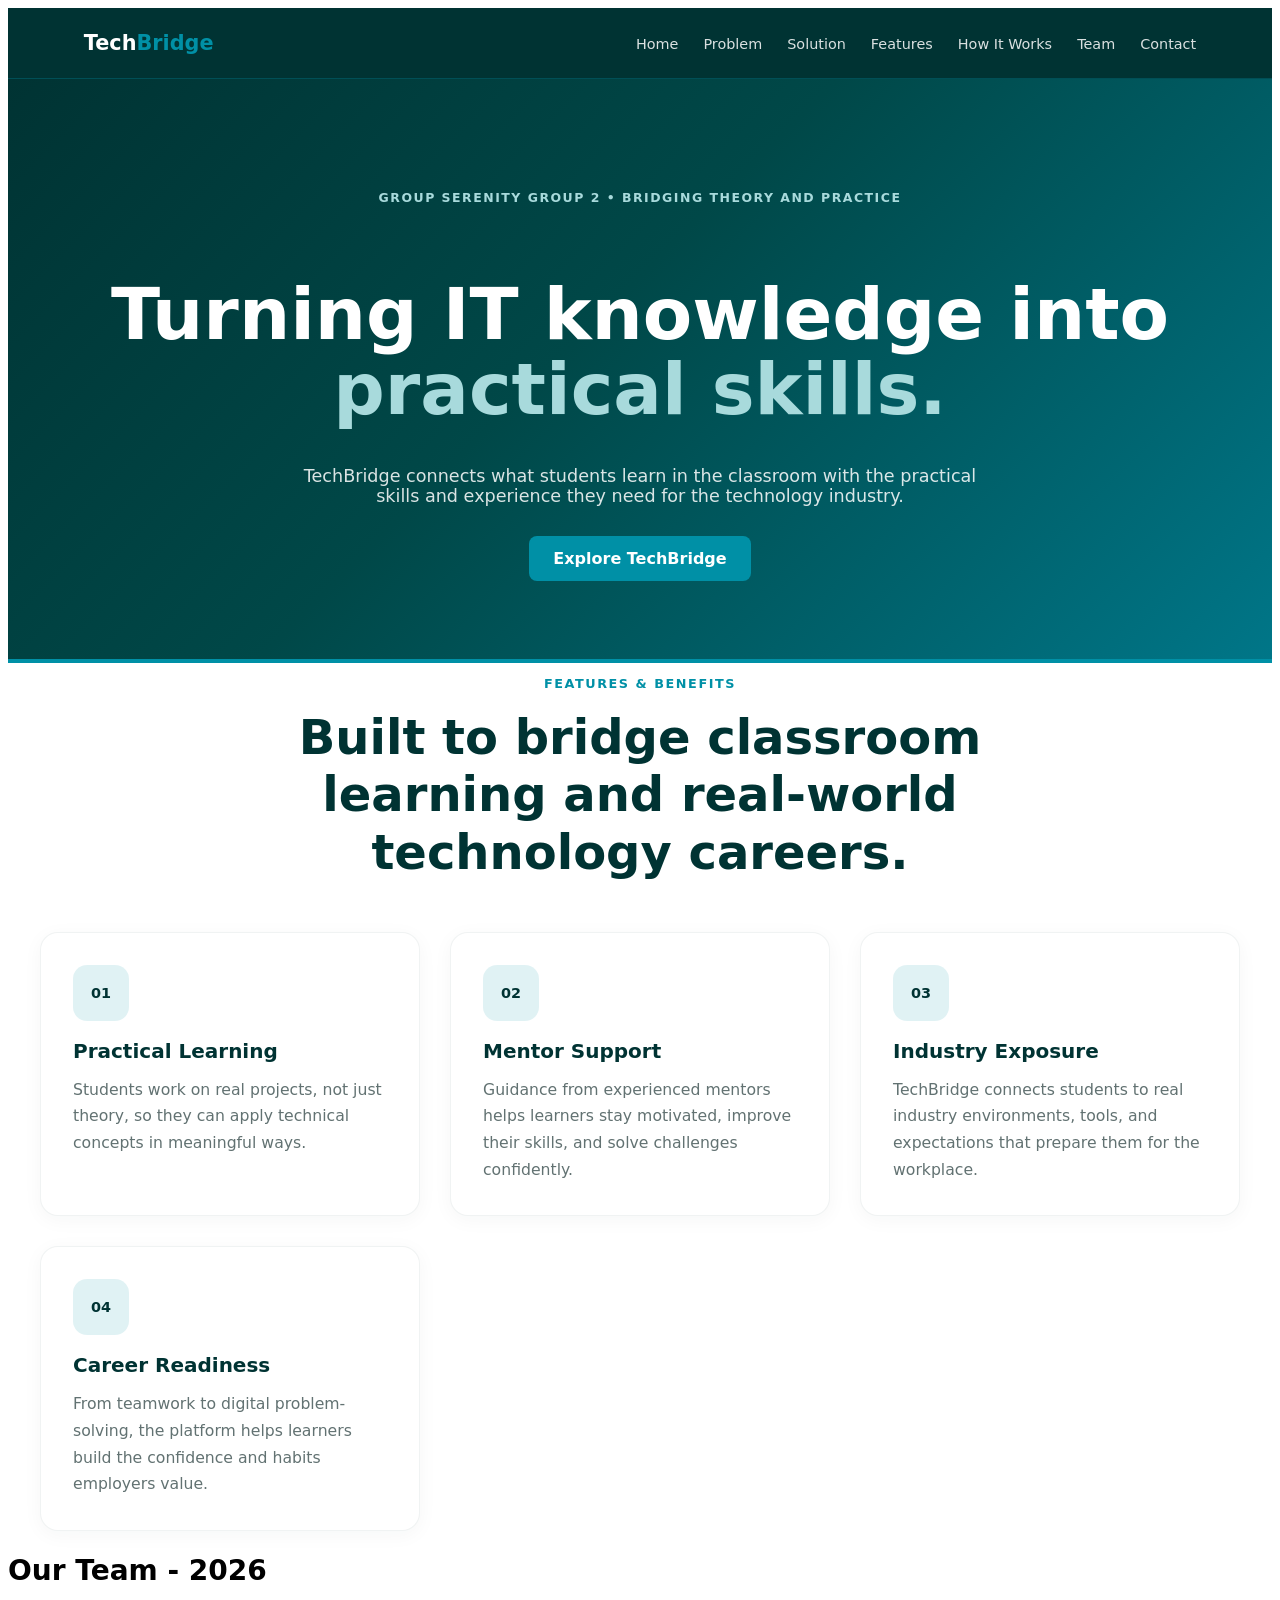
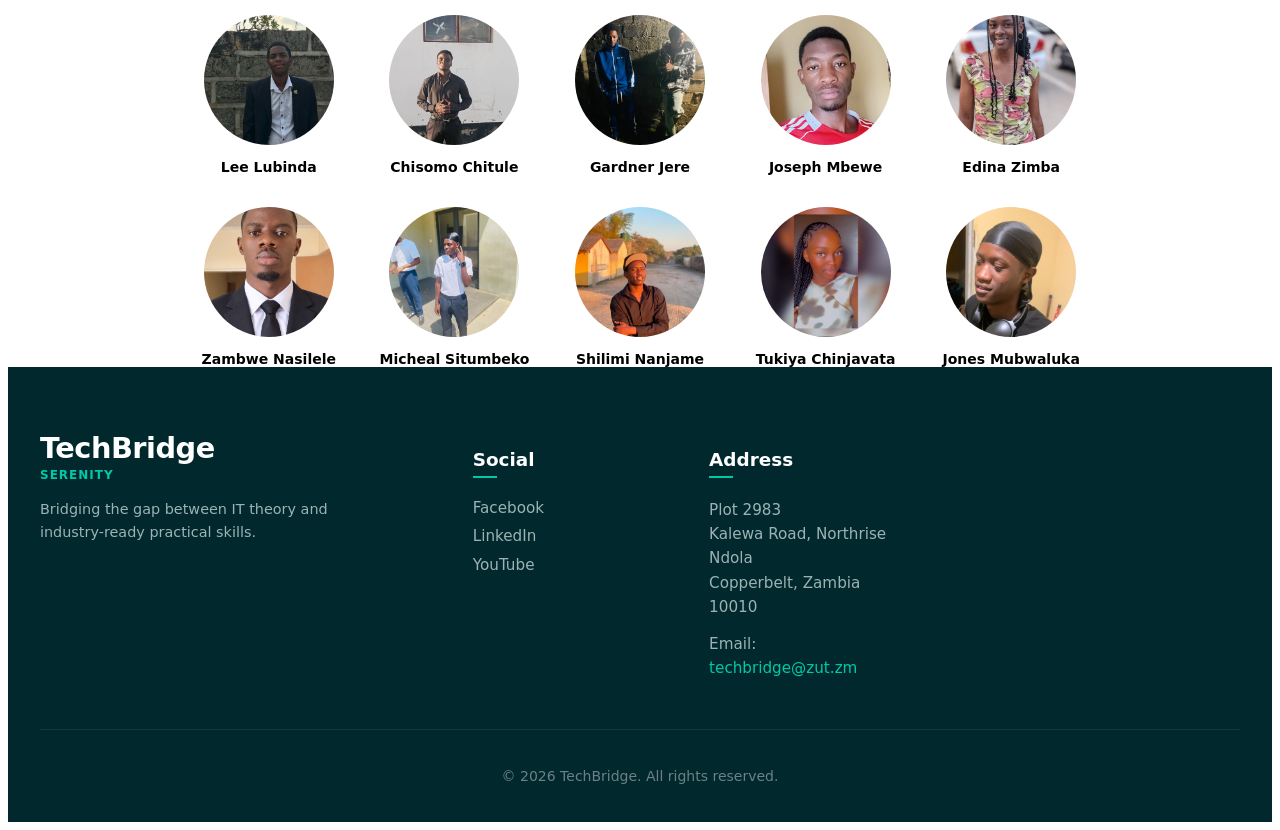
==== commit 102567e7: "Merge pull request #6 from Lee-lubinda/TB-6-team-section Tb 6 team section" ====
--- a/frontend/index.html
+++ b/frontend/index.html
@@ -73,9 +73,21 @@
             <!-- how tech-bridge works section -->
             <section></section>
             <!-- team members section -->
-            <section></section>
-            <section></section>
-            <section></section>
+            <section id="team" class="section">
+                <h1>Our Team - 2026</h1>
+                <div class="grid">
+                    <div class="card"><img class="circle" src="./images/team_members/lee_lubinda_circle.png"><div class="name">Lee Lubinda</div></div>
+                    <div class="card"><img class="circle" src="./images/team_members/chisomo_chitule_circle.png"><div class="name">Chisomo Chitule</div></div>
+                    <div class="card"><img class="circle" src="./images/team_members/gardner_jere_circle.png"><div class="name">Gardner Jere</div></div>
+                    <div class="card"><img class="circle" src="./images/team_members/joseph_mbewe_circle.png"><div class="name">Joseph Mbewe</div></div>
+                    <div class="card"><img class="circle" src="./images/team_members/edina_zimba_circle.png"><div class="name">Edina Zimba</div></div>
+                    <div class="card"><img class="circle" src="./images/team_members/zambwe_nasilele_circle.png"><div class="name">Zambwe Nasilele</div></div>
+                    <div class="card"><img class="circle" src="./images/team_members/micheal_situmbeko_circle.png"><div class="name">Micheal Situmbeko</div></div>
+                    <div class="card"><img class="circle" src="./images/team_members/shilimi_nanjame_circle.png"><div class="name">Shilimi Nanjame</div></div>
+                    <div class="card"><img class="circle" src="./images/team_members/tukiya_chinjavata_circle.png"><div class="name">Tukiya Chinjavata</div></div>
+                    <div class="card"><img class="circle" src="./images/team_members/jones_mubwaluka_circle.jpeg"><div class="name">Jones Mubwaluka</div></div>
+                </div>
+            </section>
         </main>
            <!-- Contact & Footer Section -->
         <footer id="contact" class="site-footer">
--- a/frontend/style.css
+++ b/frontend/style.css
@@ -450,6 +450,26 @@
 
 
 /* team members Styles */
+ h1{font-size:28px; margin-bottom:24px}
+  .grid{
+    display:grid;
+    grid-template-columns:repeat(auto-fit,minmax(130px,1fr));
+    gap:28px;
+    max-width:900px;
+    margin:0 auto;
+  }
+  .card{text-align:center}
+  .circle{
+    width:130px;
+    height:130px;
+    border-radius:50%;
+    object-fit:cover;
+    border:4px solid white;
+    background:#1e293b;
+    display:block;
+    margin:0 auto;
+  }
+  .name{margin-top:10px; font-weight:600; font-size:14px}
 
 
 /* contact us Styles */
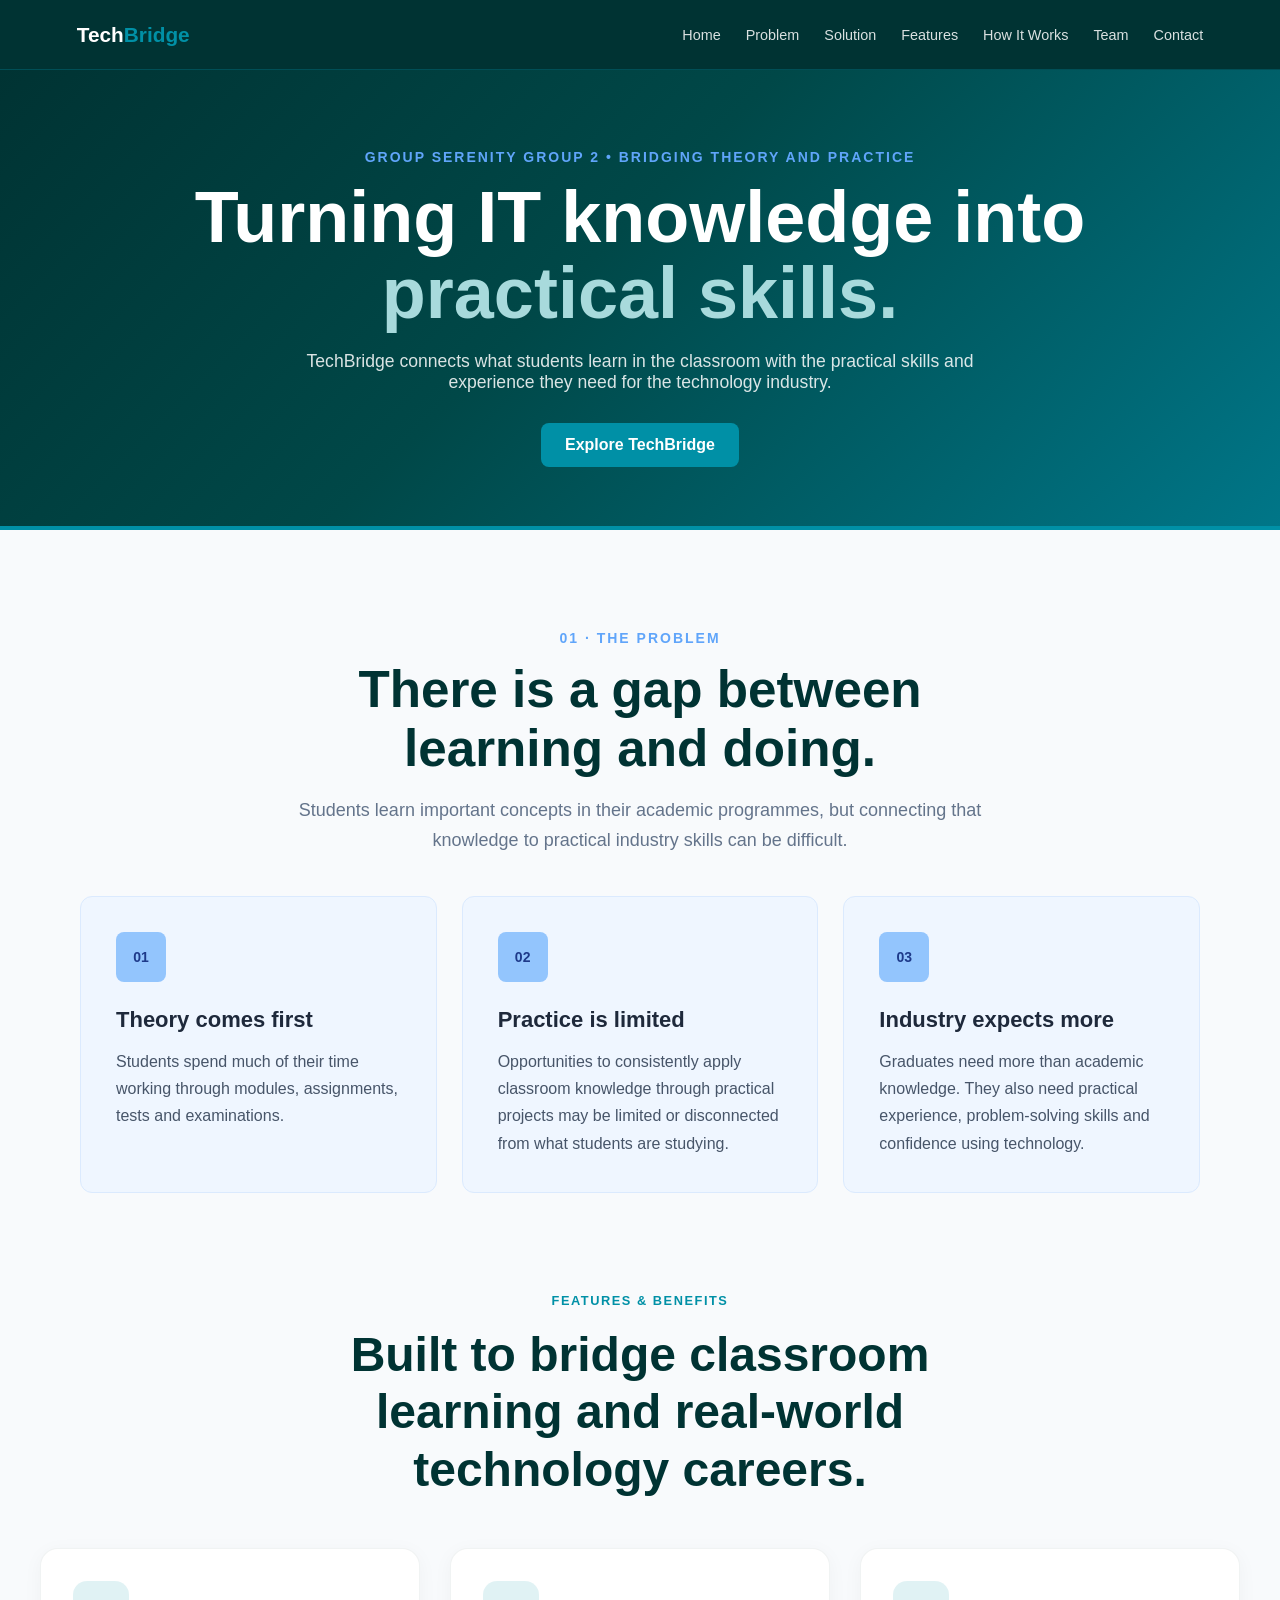
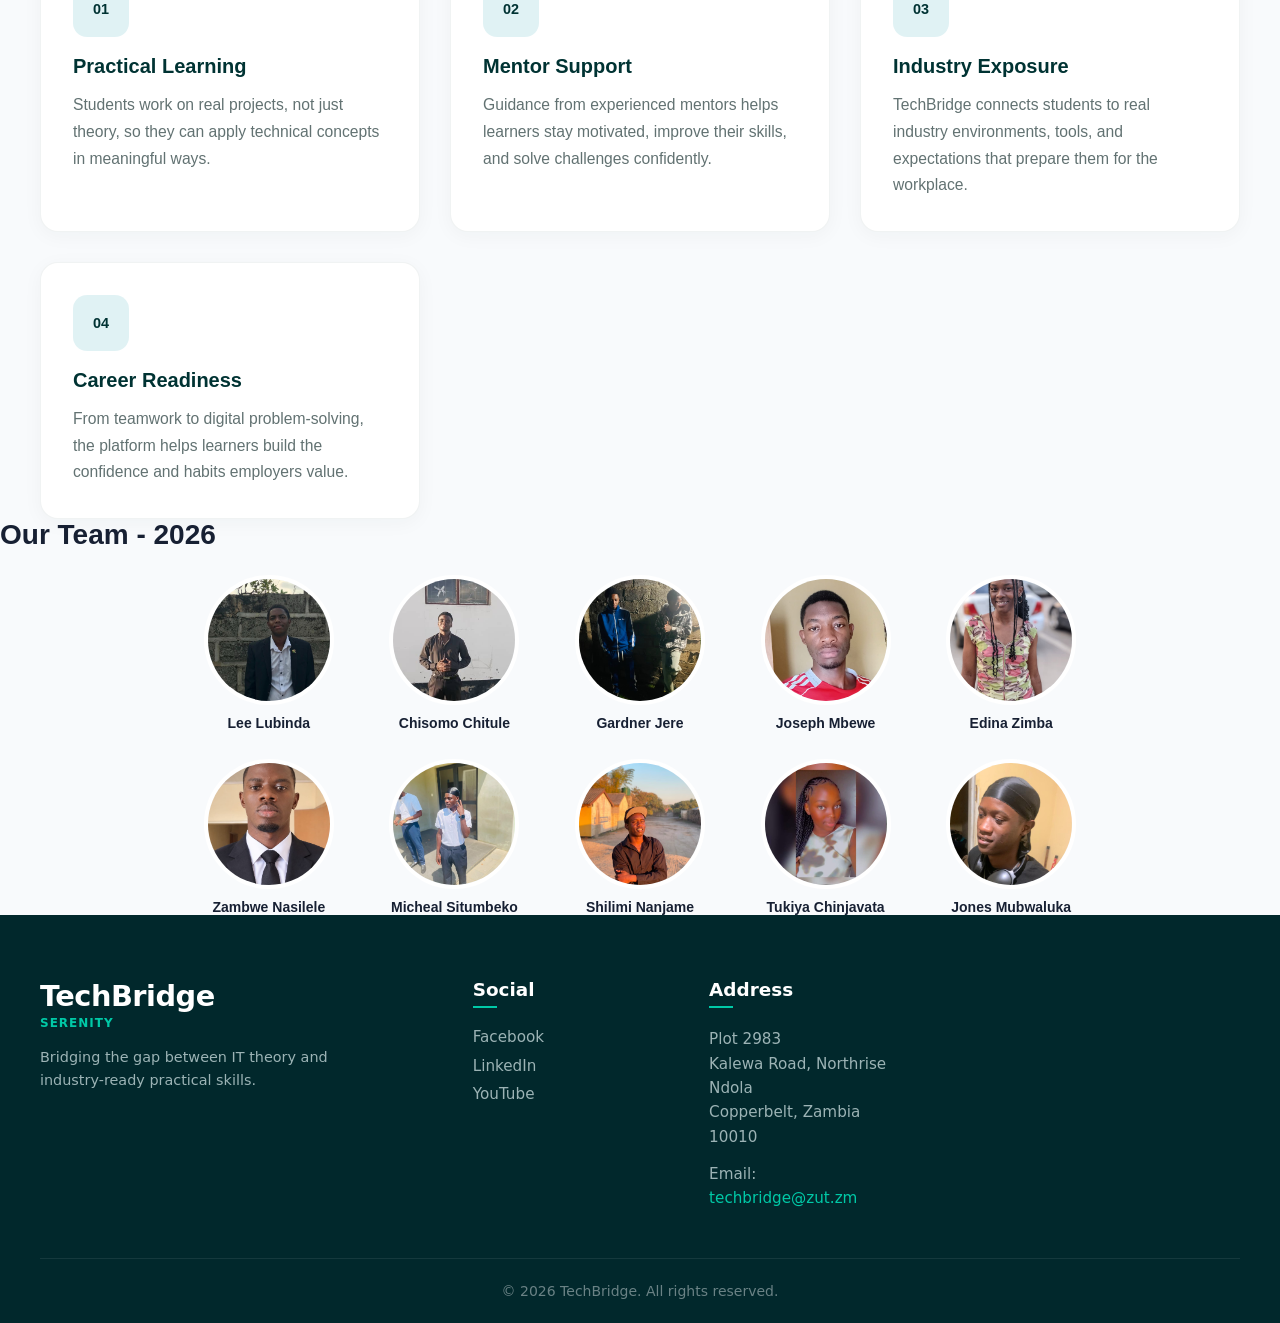
==== commit 14ed2780: "Merge pull request #7 from Lee-lubinda/TB-2-problem-section Good work." ====
--- a/frontend/index.html
+++ b/frontend/index.html
@@ -34,7 +34,54 @@
             </section>
             
             <!-- problem section -->
-            <section></section>
+            <section>
+              <!-- Problem Section -->
+<section id="problem" class="problem-section">
+  <div class="section-heading">
+    <p class="eyebrow">01 · THE PROBLEM</p>
+    <h2>There is a gap between learning and doing.</h2>
+    <p>
+      Students learn important concepts in their academic programmes, 
+      but connecting that knowledge to practical industry skills can be difficult.
+    </p>
+  </div>
+
+  <!-- Problem Cards -->
+  <div class="problem-cards">
+    <!-- Problem 1 -->
+    <article class="problem-card">
+      <div class="card-icon">01</div>
+      <h3>Theory comes first</h3>
+      <p>
+        Students spend much of their time working through modules, 
+        assignments, tests and examinations.
+      </p>
+    </article>
+
+    <!-- Problem 2 -->
+    <article class="problem-card">
+      <div class="card-icon">02</div>
+      <h3>Practice is limited</h3>
+      <p>
+        Opportunities to consistently apply classroom knowledge through 
+        practical projects may be limited or disconnected from what 
+        students are studying.
+      </p>
+    </article>
+
+    <!-- Problem 3 -->
+    <article class="problem-card">
+      <div class="card-icon">03</div>
+      <h3>Industry expects more</h3>
+      <p>
+        Graduates need more than academic knowledge. They also need 
+        practical experience, problem-solving skills and confidence 
+        using technology.
+      </p>
+    </article>
+  </div>
+</section>
+            </section>
             <!-- proposed solution section -->
             <section></section>
             <!-- features and benefits section -->
--- a/frontend/style.css
+++ b/frontend/style.css
@@ -129,6 +129,125 @@
 
 
 /* problem Styles */
+/* General page styling */
+* {
+  margin: 0;
+  padding: 0;
+  box-sizing: border-box;
+}
+
+body {
+  font-family: Arial, Helvetica, sans-serif;
+  background: #f8fafc;
+  color: #172033;
+}
+
+/* Problem Section */
+.problem-section {
+  max-width: 1200px;
+  margin: 0 auto;
+  padding: 100px 40px;
+}
+
+/* Section Heading */
+.section-heading {
+  max-width: 750px;
+  margin-bottom: 50px;
+}
+
+.eyebrow {
+  font-size: 14px;
+  font-weight: bold;
+  letter-spacing: 2px;
+  color: #60a5fa; /* light soft blue */
+  margin-bottom: 15px;
+}
+
+.section-heading h2 {
+  font-size: 42px;
+  line-height: 1.2;
+  margin-bottom: 20px;
+  color: #172033;
+}
+
+.section-heading > p:last-child {
+  font-size: 18px;
+  line-height: 1.7;
+  color: #64748b;
+}
+
+/* Problem Cards Container */
+.problem-cards {
+  display: grid;
+  grid-template-columns: repeat(3, 1fr);
+  gap: 25px;
+}
+
+/* Individual Problem Card */
+.problem-card {
+  background: #eff6ff; /* very light blue */
+  padding: 35px;
+  border-radius: 12px;
+  border: 1px solid #dbeafe;
+  transition: transform 0.3s ease, box-shadow 0.3s ease;
+}
+
+.problem-card:hover {
+  transform: translateY(-5px);
+  background: #dbeafe; /* slightly deeper light blue on hover */
+  box-shadow: 0 10px 30px rgba(96, 165, 250, 0.15);
+}
+
+/* Number/Icon */
+.card-icon {
+  width: 50px;
+  height: 50px;
+  display: flex;
+  align-items: center;
+  justify-content: center;
+  background: #93c5fd; /* soft light blue */
+  color: #1e3a8a;
+  border-radius: 8px;
+  font-size: 14px;
+  font-weight: bold;
+  margin-bottom: 25px;
+}
+
+/* Card Heading */
+.problem-card h3 {
+  font-size: 22px;
+  margin-bottom: 15px;
+  color: #1e293b;
+}
+
+/* Card Paragraph */
+.problem-card p {
+  font-size: 16px;
+  line-height: 1.7;
+  color: #475569;
+}
+
+/* Responsive */
+@media (max-width: 900px) {
+  .problem-cards {
+    grid-template-columns: 1fr;
+  }
+  .section-heading h2 {
+    font-size: 36px;
+  }
+}
+
+@media (max-width: 600px) {
+  .problem-section {
+    padding: 70px 20px;
+  }
+  .section-heading h2 {
+    font-size: 30px;
+  }
+  .problem-card {
+    padding: 25px;
+  }
+}
 
 
 /* problem Styles */
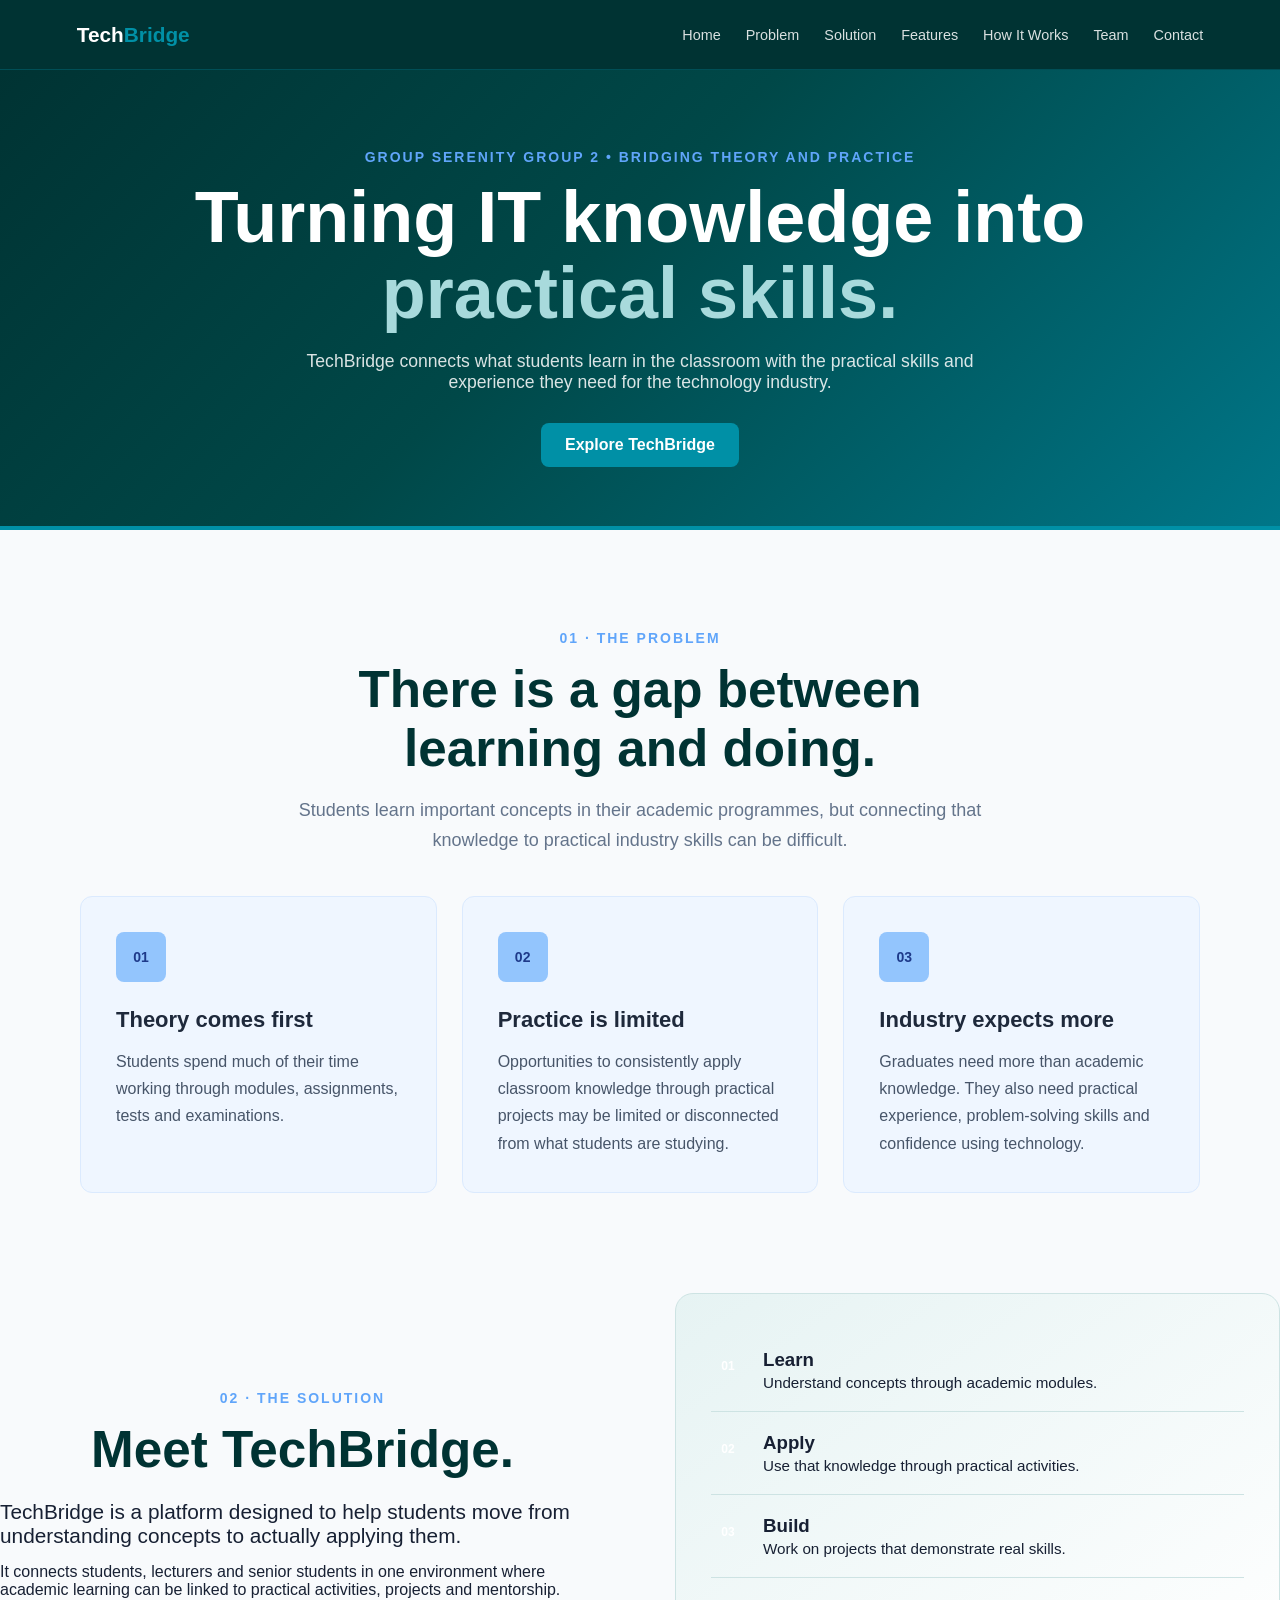
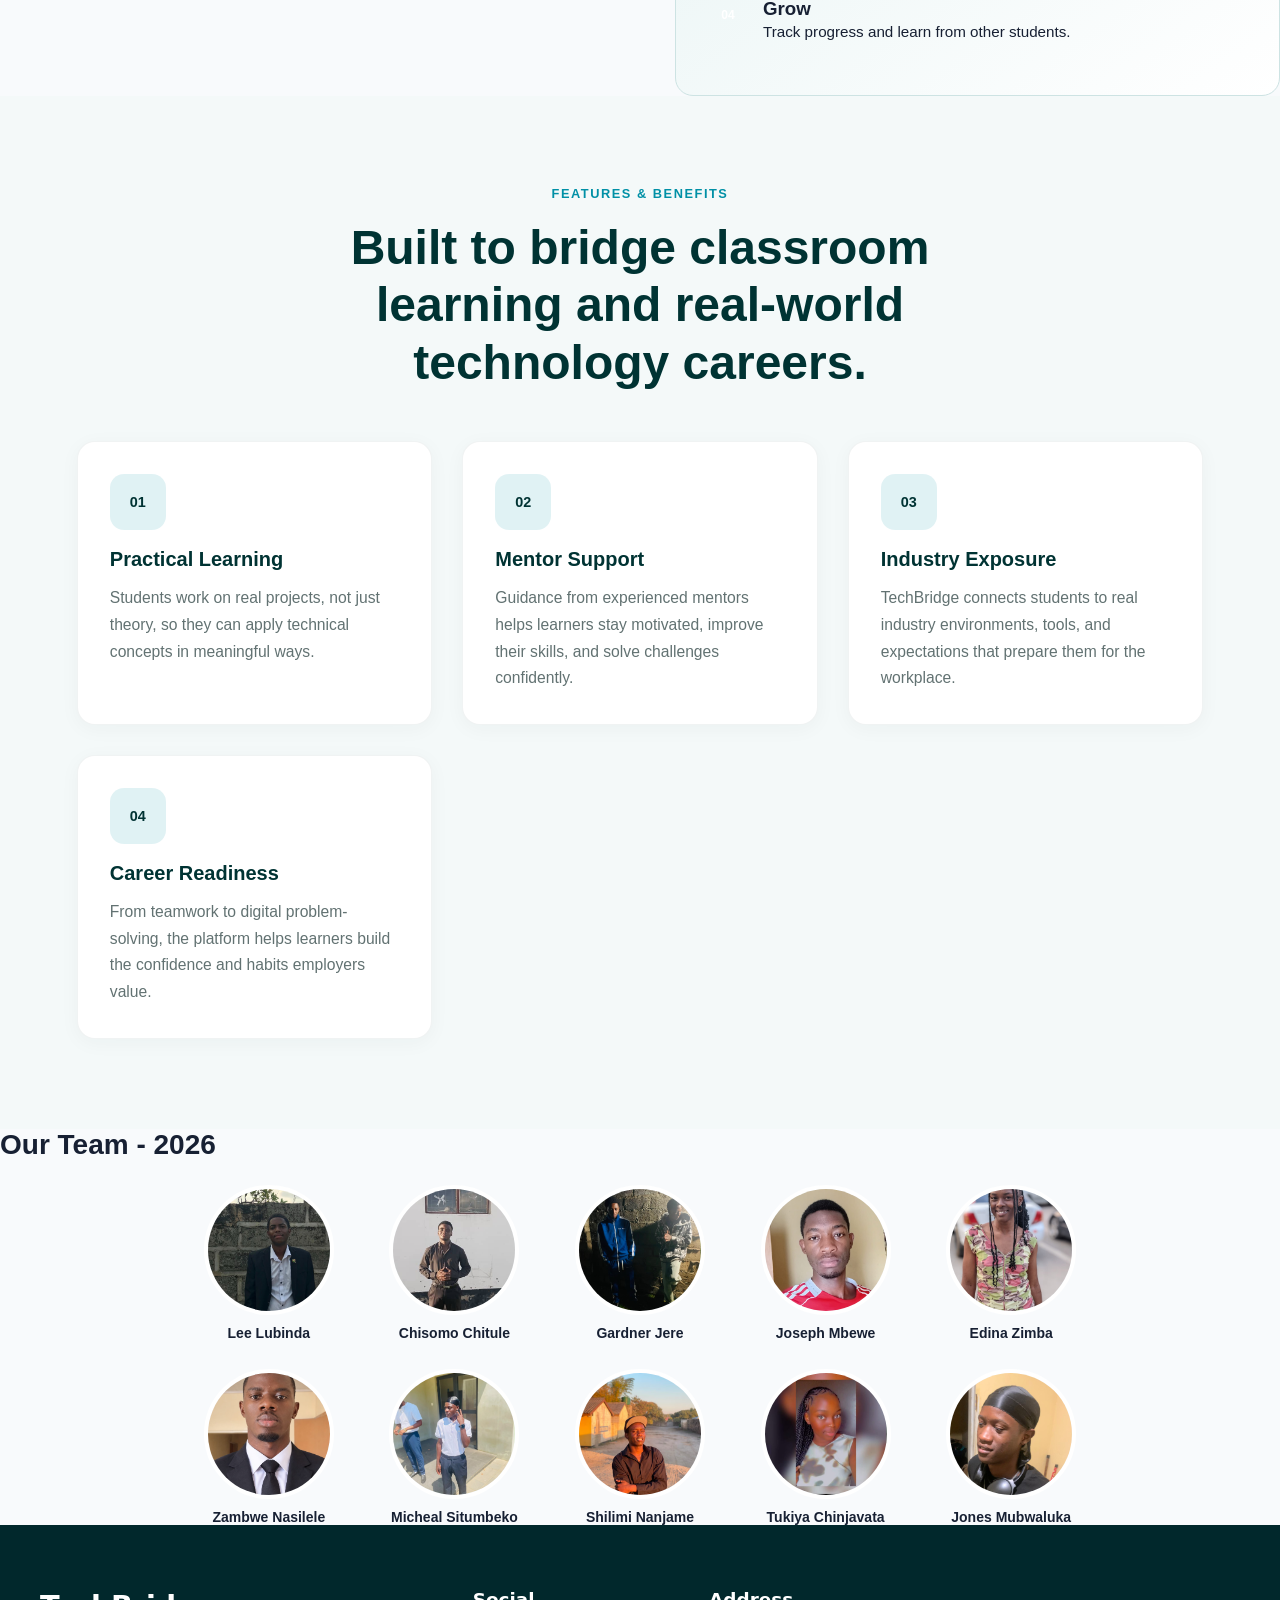
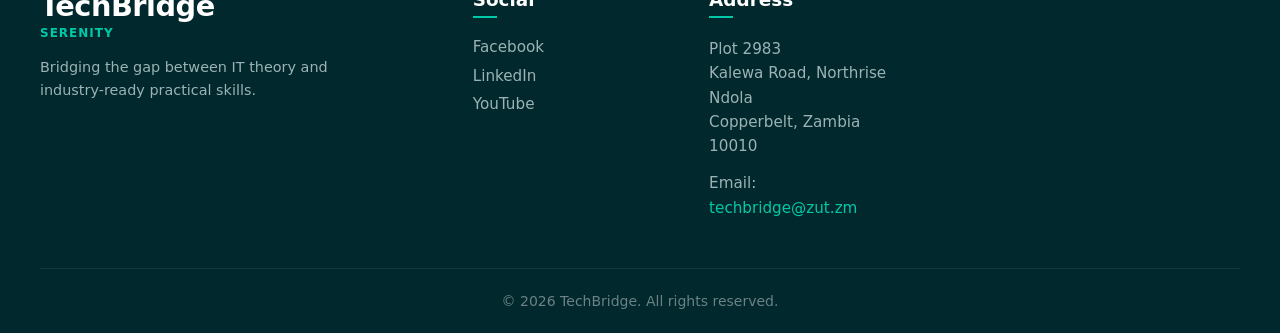
==== commit 44fb2cbc: "Added TB-3-solution-section" ====
--- a/frontend/index.html
+++ b/frontend/index.html
@@ -81,9 +81,63 @@
     </article>
   </div>
 </section>
-            </section>
             <!-- proposed solution section -->
-            <section></section>
+          <section id="solution" class="section solution-section">
+              <div class="solution-content">
+
+                  <div class="section-heading">
+                      <p class="eyebrow">02 · THE SOLUTION</p>
+                      <h2>Meet TechBridge.</h2>
+                  </div>
+
+                  <p class="large-text">
+                      TechBridge is a platform designed to help students
+                      move from understanding concepts to actually applying
+                      them.
+                  </p>
+
+                  <p>
+                      It connects students, lecturers and senior students in
+                      one environment where academic learning can be linked
+                      to practical activities, projects and mentorship.
+                  </p>
+
+              </div>
+
+              <div class="solution-box">
+                  <div class="solution-item">
+                      <span>01</span>
+                      <div>
+                          <h3>Learn</h3>
+                          <p>Understand concepts through academic modules.</p>
+                      </div>
+                  </div>
+
+                  <div class="solution-item">
+                      <span>02</span>
+                      <div>
+                          <h3>Apply</h3>
+                          <p>Use that knowledge through practical activities.</p>
+                      </div>
+                  </div>
+
+                  <div class="solution-item">
+                      <span>03</span>
+                      <div>
+                          <h3>Build</h3>
+                          <p>Work on projects that demonstrate real skills.</p>
+                      </div>
+                  </div>
+
+                  <div class="solution-item">
+                      <span>04</span>
+                      <div>
+                          <h3>Grow</h3>
+                          <p>Track progress and learn from other students.</p>
+                      </div>
+                  </div>
+              </div>
+          </section>
             <!-- features and benefits section -->
             <section id="features" class="features">
                 <div class="section-heading">
--- a/frontend/style.css
+++ b/frontend/style.css
@@ -252,15 +252,16 @@
 
 /* problem Styles */
 
-
 /* proposed solution Styles */
 /* proposed solution Styles - TB-3: Michael Situmbeko 2511574 */
+
+
+
 .solution {
     padding: 90px 6%;
     background: var(--color-background-card);
 }
 
-<<<<<<< HEAD
 .solution .section-heading {
     max-width: 760px;
     margin: 0 auto 40px;
@@ -274,6 +275,87 @@
     color: var(--color-text-muted);
     font-size: 1.1rem;
     line-height: 1.7;
+}
+/* =========================
+SOLUTION
+========================= */
+
+.solution-section {
+display: grid;
+grid-template-columns: 1fr 1fr;
+gap: 70px;
+align-items: center;
+}
+
+.solution-content .section-heading {
+margin-bottom: 20px;
+}
+
+.large-text {
+color: var(--primary);
+font-size: 1.3rem;
+font-weight: 500;
+margin-bottom: 15px;
+}
+
+.solution-content > p:not(.large-text) {
+color: var(--muted);
+}
+
+.solution-box {
+padding: 35px;
+
+border-radius: 18px;
+
+background:
+    linear-gradient(
+        145deg,
+        #e6f3f3,
+        #ffffff
+    );
+
+border: 1px solid #cde3e3;
+
+}
+
+.solution-item {
+display: flex;
+gap: 18px;
+padding: 20px 0;
+}
+
+.solution-item + .solution-item {
+border-top: 1px solid #cde3e3;
+}
+
+.solution-item > span {
+width: 34px;
+height: 34px;
+
+flex-shrink: 0;
+
+display: flex;
+align-items: center;
+justify-content: center;
+
+background: var(--secondary);
+color: white;
+
+border-radius: 50%;
+
+font-size: 0.75rem;
+font-weight: 700;
+
+}
+
+.solution-item h3 {
+color: var(--primary);
+margin-bottom: 3px;
+}
+
+.solution-item p {
+color: var(--muted);
+font-size: 0.95rem;
 }
 
 .solution .feature-grid {
@@ -325,9 +407,6 @@
 }
 
 /* features and benefits Styles */
-=======
-
->>>>>>> 3c53d3a5cbdf3ed97c23563715f5d277cfa31684
 /* features and benefits Styles */
 
 .features {
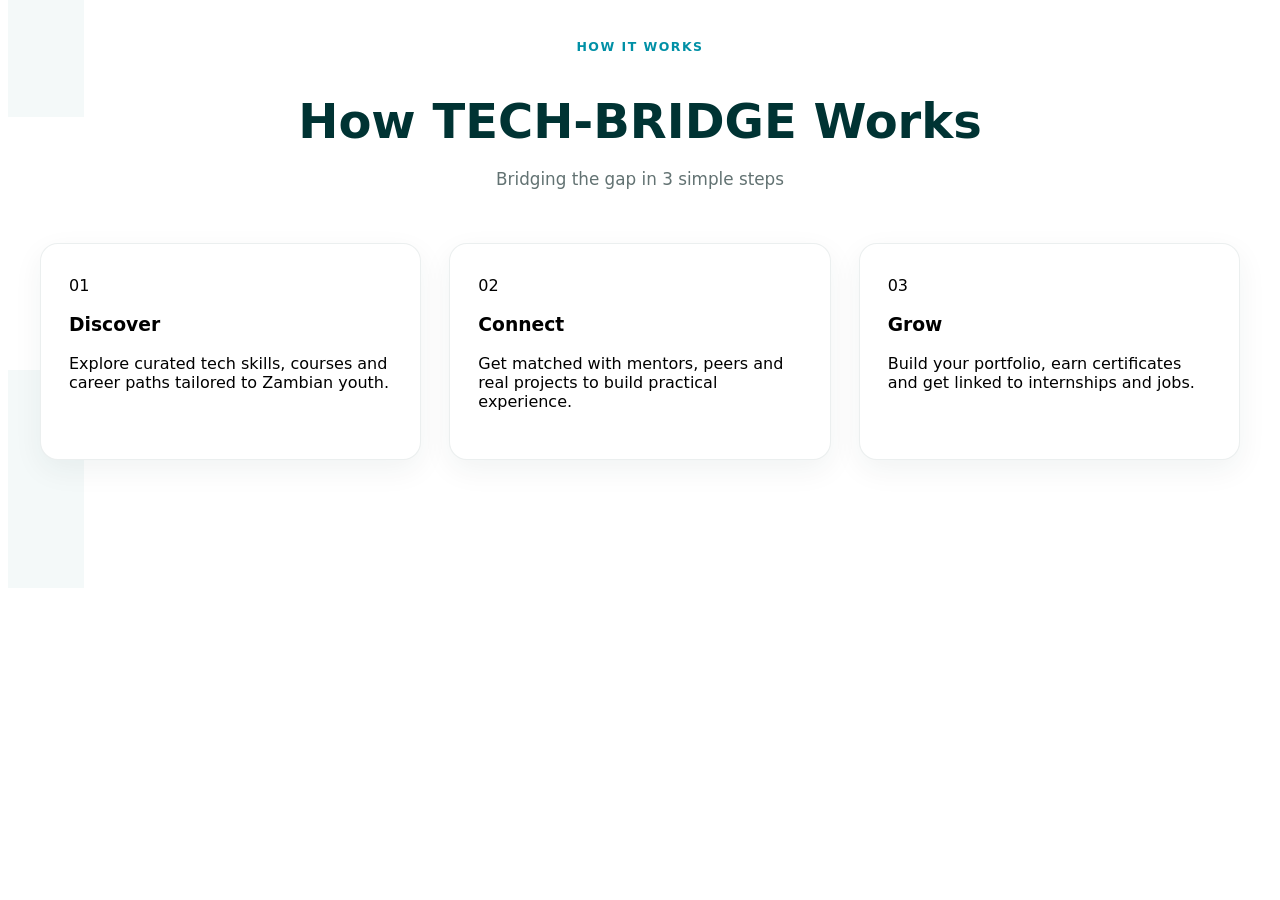
==== commit 44af30cd: "TB-5: add HOW-IT-WORKS with hamburger nav" ====
--- a/frontend/index.html
+++ b/frontend/index.html
@@ -8,232 +8,53 @@
     </head>
     <body>
         <header>
-            <nav class="navbar">
-                <a href="#home" class="logo">Tech<span>Bridge</span></a>
-                <ul class="nav-links" id="navLinks">
-                    <li><a href="#home">Home</a></li>
-                    <li><a href="#problem">Problem</a></li>
-                    <li><a href="#solution">Solution</a></li>
-                    <li><a href="#features">Features</a></li>
-                    <li><a href="#how-it-works">How It Works</a></li>
-                    <li><a href="#team">Team</a></li>
-                    <li><a href="#contact">Contact</a></li>
-                </ul>
-                <div class="hamburger" onclick="document.getElementById('navLinks').classList.toggle('show')">☰</div>
-            </nav>
-
         </header>
         <main>
-            <!-- landing page section LEE LUBINDA 2510264 -->
-            
-            <section id="home" class="hero">
-              <p class="eyebrow">GROUP SERENITY GROUP 2 • BRIDGING THEORY AND PRACTICE</p>
-              <h1>Turning IT knowledge into <span>practical skills.</span></h1>
-              <p class="hero-text">TechBridge connects what students learn in the classroom with the practical skills and experience they need for the technology industry.</p>
-              <a href="#solution" class="btn-primary">Explore TechBridge</a>
-            </section>
-            
+            <!-- landing page section -->
+            <section></section>
             <!-- problem section -->
-            <section>
-              <!-- Problem Section -->
-<section id="problem" class="problem-section">
+            <section></section>
+            <!-- proposed solution section -->
+            <section></section>
+            <!-- features and benefits section -->
+            <section></section>
+            <!-- how tech-bridge works section -->
+             
+            <se<section id="how-it-works" class="how-it-works">
   <div class="section-heading">
-    <p class="eyebrow">01 · THE PROBLEM</p>
-    <h2>There is a gap between learning and doing.</h2>
-    <p>
-      Students learn important concepts in their academic programmes, 
-      but connecting that knowledge to practical industry skills can be difficult.
-    </p>
+    <p class="section-tag">HOW IT WORKS</p>
+    <h2>How TECH-BRIDGE Works</h2>
+    <p class="section-sub">Bridging the gap in 3 simple steps</p>
   </div>
 
-  <!-- Problem Cards -->
-  <div class="problem-cards">
-    <!-- Problem 1 -->
-    <article class="problem-card">
-      <div class="card-icon">01</div>
-      <h3>Theory comes first</h3>
-      <p>
-        Students spend much of their time working through modules, 
-        assignments, tests and examinations.
-      </p>
-    </article>
+  <div class="steps-grid">
+    <div class="step-card">
+      <div class="step-number">01</div>
+      <div class="step-icon"></div>
+      <h3>Discover</h3>
+      <p>Explore curated tech skills, courses and career paths tailored to Zambian youth.</p>
+    </div>
+    <div class="step-card">
+      <div class="step-number">02</div>
+      <div class="step-icon"></div>
+      <h3>Connect</h3>
+      <p>Get matched with mentors, peers and real projects to build practical experience.</p>
+    </div>
+    <div class="step-card">
+      <div class="step-number">03</div>
+      <div class="step-icon"></div>
+      <h3>Grow</h3>
+      <p>Build your portfolio, earn certificates and get linked to internships and jobs.</p>
+    </div>
+  </div>
+</section>ction>
 
-    <!-- Problem 2 -->
-    <article class="problem-card">
-      <div class="card-icon">02</div>
-      <h3>Practice is limited</h3>
-      <p>
-        Opportunities to consistently apply classroom knowledge through 
-        practical projects may be limited or disconnected from what 
-        students are studying.
-      </p>
-    </article>
-
-    <!-- Problem 3 -->
-    <article class="problem-card">
-      <div class="card-icon">03</div>
-      <h3>Industry expects more</h3>
-      <p>
-        Graduates need more than academic knowledge. They also need 
-        practical experience, problem-solving skills and confidence 
-        using technology.
-      </p>
-    </article>
-  </div>
-</section>
-            <!-- proposed solution section -->
-          <section id="solution" class="section solution-section">
-              <div class="solution-content">
-
-                  <div class="section-heading">
-                      <p class="eyebrow">02 · THE SOLUTION</p>
-                      <h2>Meet TechBridge.</h2>
-                  </div>
-
-                  <p class="large-text">
-                      TechBridge is a platform designed to help students
-                      move from understanding concepts to actually applying
-                      them.
-                  </p>
-
-                  <p>
-                      It connects students, lecturers and senior students in
-                      one environment where academic learning can be linked
-                      to practical activities, projects and mentorship.
-                  </p>
-
-              </div>
-
-              <div class="solution-box">
-                  <div class="solution-item">
-                      <span>01</span>
-                      <div>
-                          <h3>Learn</h3>
-                          <p>Understand concepts through academic modules.</p>
-                      </div>
-                  </div>
-
-                  <div class="solution-item">
-                      <span>02</span>
-                      <div>
-                          <h3>Apply</h3>
-                          <p>Use that knowledge through practical activities.</p>
-                      </div>
-                  </div>
-
-                  <div class="solution-item">
-                      <span>03</span>
-                      <div>
-                          <h3>Build</h3>
-                          <p>Work on projects that demonstrate real skills.</p>
-                      </div>
-                  </div>
-
-                  <div class="solution-item">
-                      <span>04</span>
-                      <div>
-                          <h3>Grow</h3>
-                          <p>Track progress and learn from other students.</p>
-                      </div>
-                  </div>
-              </div>
-          </section>
-            <!-- features and benefits section -->
-            <section id="features" class="features">
-                <div class="section-heading">
-                    <p class="section-tag">Features &amp; Benefits</p>
-                    <h2>Built to bridge classroom learning and real-world technology careers.</h2>
-                </div>
-
-                <div class="feature-grid">
-                    <article class="feature-card">
-                        <div class="feature-icon">01</div>
-                        <h3>Practical Learning</h3>
-                        <p>Students work on real projects, not just theory, so they can apply technical concepts in meaningful ways.</p>
-                    </article>
-
-                    <article class="feature-card">
-                        <div class="feature-icon">02</div>
-                        <h3>Mentor Support</h3>
-                        <p>Guidance from experienced mentors helps learners stay motivated, improve their skills, and solve challenges confidently.</p>
-                    </article>
-
-                    <article class="feature-card">
-                        <div class="feature-icon">03</div>
-                        <h3>Industry Exposure</h3>
-                        <p>TechBridge connects students to real industry environments, tools, and expectations that prepare them for the workplace.</p>
-                    </article>
-
-                    <article class="feature-card">
-                        <div class="feature-icon">04</div>
-                        <h3>Career Readiness</h3>
-                        <p>From teamwork to digital problem-solving, the platform helps learners build the confidence and habits employers value.</p>
-                    </article>
-                </div>
             </section>
-            <!-- how tech-bridge works section -->
+            <!-- team members section -->
             <section></section>
-            <!-- team members section -->
-            <section id="team" class="section">
-                <h1>Our Team - 2026</h1>
-                <div class="grid">
-                    <div class="card"><img class="circle" src="./images/team_members/lee_lubinda_circle.png"><div class="name">Lee Lubinda</div></div>
-                    <div class="card"><img class="circle" src="./images/team_members/chisomo_chitule_circle.png"><div class="name">Chisomo Chitule</div></div>
-                    <div class="card"><img class="circle" src="./images/team_members/gardner_jere_circle.png"><div class="name">Gardner Jere</div></div>
-                    <div class="card"><img class="circle" src="./images/team_members/joseph_mbewe_circle.png"><div class="name">Joseph Mbewe</div></div>
-                    <div class="card"><img class="circle" src="./images/team_members/edina_zimba_circle.png"><div class="name">Edina Zimba</div></div>
-                    <div class="card"><img class="circle" src="./images/team_members/zambwe_nasilele_circle.png"><div class="name">Zambwe Nasilele</div></div>
-                    <div class="card"><img class="circle" src="./images/team_members/micheal_situmbeko_circle.png"><div class="name">Micheal Situmbeko</div></div>
-                    <div class="card"><img class="circle" src="./images/team_members/shilimi_nanjame_circle.png"><div class="name">Shilimi Nanjame</div></div>
-                    <div class="card"><img class="circle" src="./images/team_members/tukiya_chinjavata_circle.png"><div class="name">Tukiya Chinjavata</div></div>
-                    <div class="card"><img class="circle" src="./images/team_members/jones_mubwaluka_circle.jpeg"><div class="name">Jones Mubwaluka</div></div>
-                </div>
-            </section>
+            <!-- section -->
+            <section></section>
         </main>
-           <!-- Contact & Footer Section -->
-        <footer id="contact" class="site-footer">
-          <div class="footer-container">
-            <!-- Column 1: Brand / About -->
-            <div class="footer-col brand-col">
-              <div class="brand-header">
-                <h2 class="brand-title">TechBridge</h2>
-                <span class="brand-tagline">Serenity</span>
-              </div>
-              <p class="brand-text">
-                Bridging the gap between IT theory and industry-ready practical skills.
-              </p>
-            </div>
-
-
-            <!-- Column 3: Social Links -->
-            <div class="footer-col">
-              <h3>Social</h3>
-              <ul class="footer-links">
-                <li><a href="https://facebook.com" target="_blank" rel="noopener">Facebook</a></li>
-                <li><a href="https://linkedin.com" target="_blank" rel="noopener">LinkedIn</a></li>
-                <li><a href="https://youtube.com" target="_blank" rel="noopener">YouTube</a></li>
-              </ul>
-            </div>
-
-            <!-- Column 4: Address & Direct Email -->
-            <div class="footer-col">
-              <h3>Address</h3>
-              <address class="footer-address">
-                Plot 2983<br />
-                Kalewa Road, Northrise Ndola<br />
-                Copperbelt, Zambia<br />
-                10010<br />
-                <span class="email-link">
-                  Email: <a href="mailto:techbridge@zut.zm">techbridge@zut.zm</a>
-                </span>
-              </address>
-            </div>
-          </div>
-
-          <!-- Copyright Bar -->
-          <div class="footer-bottom">
-            <p>&copy; 2026 TechBridge. All rights reserved.</p>
-          </div>
-        </footer>
+        <footer></footer>
     </body>
 </html>
--- a/frontend/style.css
+++ b/frontend/style.css
@@ -3,845 +3,94 @@
     --color-primary: #003333;
     --color-secondary: #0090A6;
     --color-accent-mint: #fff;
+
     /* Neutral Background & Text Colors */
     --color-background-light: #f4f9f9;
     --color-background-card: #FFFFFF;
     --color-text-main: #2D3748;
     --color-text-muted: #627272;
     --color-text-light: #FFFFFF;
+
     /* UI Interactive States */
     --color-link-hover: #007688;
     --color-cta-hover: #02AF84;
 }
 
 body {
-    font-family: 'Plus jakarta', system-ui, -apple-system, 'Segoe UI', Roboto, Oxygen, Ubuntu, Cantarell, 'Open Sans', 'Helvetica Neue', sans-serif;
+    font-family: 'Plus jakarta', system-ui, -apple-system,'Segoe UI', Roboto, Oxygen, Ubuntu, Cantarell, 'Open Sans', 'Helvetica Neue', sans-serif;
 }
-
 
 /* header Styles */
 
-header {
-    position: sticky;
-    top: 0;
-    z-index: 100
-}
-
-.navbar {
-    background: var(--color-primary);
-    display: flex;
-    justify-content: space-between;
-    align-items: center;
-    padding: 0 6%;
-    min-height: 70px;
-    border-bottom: 1px solid rgba(0, 144, 166, .3)
-}
-
-.logo {
-    color: var(--color-text-light);
-    text-decoration: none;
-    font-weight: 700;
-    font-size: 1.3rem
-}
-
-.logo span {
-    color: var(--color-secondary)
-}
-
-.nav-links {
-    display: flex;
-    list-style: none;
-    gap: 25px
-}
-
-.nav-links a {
-    color: rgba(255, 255, 255, .85);
-    text-decoration: none;
-    font-size: .9rem
-}
-
-.nav-links a:hover {
-    color: var(--color-text-light)
-}
-
-.hamburger {
-    display: none;
-    color: var(--color-text-light);
-    font-size: 1.8rem;
-    cursor: pointer
-}
-
-
 /* landing page Styles */
 
-.hero {
-    min-height: 460px;
-    display: flex;
-    flex-direction: column;
-    align-items: center;
-    justify-content: center;
-    text-align: center;
-    padding: 70px 20px 50px;
-    color: var(--color-text-light);
-    background: linear-gradient(135deg, #003333 0%, #004848 45%, #007688 100%);
-    border-bottom: 4px solid var(--color-secondary)
-}
-
-.eyebrow {
-    color: #a8dadc;
-    font-size: .78rem;
-    font-weight: 700;
-    letter-spacing: .12em;
-    margin-bottom: 12px
-}
-
-.hero h1 {
-    font-size: clamp(2.5rem, 6vw, 4.5rem);
-    line-height: 1.05;
-    margin-bottom: 20px
-}
-
-.hero h1 span {
-    display: block;
-    color: #a8dadc
-}
-
-.hero-text {
-    max-width: 680px;
-    color: rgba(255, 255, 255, .85);
-    font-size: 1.1rem;
-    margin-bottom: 30px
-}
-
-.btn-primary {
-    display: inline-block;
-    padding: 13px 24px;
-    background: var(--color-secondary);
-    color: white;
-    text-decoration: none;
-    border-radius: 8px;
-    font-weight: 600
-}
-
-.btn-primary:hover {
-    background: var(--color-cta-hover)
-}
-
-
 /* problem Styles */
-/* General page styling */
-* {
-  margin: 0;
-  padding: 0;
-  box-sizing: border-box;
-}
-
-body {
-  font-family: Arial, Helvetica, sans-serif;
-  background: #f8fafc;
-  color: #172033;
-}
-
-/* Problem Section */
-.problem-section {
-  max-width: 1200px;
-  margin: 0 auto;
-  padding: 100px 40px;
-}
-
-/* Section Heading */
-.section-heading {
-  max-width: 750px;
-  margin-bottom: 50px;
-}
-
-.eyebrow {
-  font-size: 14px;
-  font-weight: bold;
-  letter-spacing: 2px;
-  color: #60a5fa; /* light soft blue */
-  margin-bottom: 15px;
-}
-
-.section-heading h2 {
-  font-size: 42px;
-  line-height: 1.2;
-  margin-bottom: 20px;
-  color: #172033;
-}
-
-.section-heading > p:last-child {
-  font-size: 18px;
-  line-height: 1.7;
-  color: #64748b;
-}
-
-/* Problem Cards Container */
-.problem-cards {
-  display: grid;
-  grid-template-columns: repeat(3, 1fr);
-  gap: 25px;
-}
-
-/* Individual Problem Card */
-.problem-card {
-  background: #eff6ff; /* very light blue */
-  padding: 35px;
-  border-radius: 12px;
-  border: 1px solid #dbeafe;
-  transition: transform 0.3s ease, box-shadow 0.3s ease;
-}
-
-.problem-card:hover {
-  transform: translateY(-5px);
-  background: #dbeafe; /* slightly deeper light blue on hover */
-  box-shadow: 0 10px 30px rgba(96, 165, 250, 0.15);
-}
-
-/* Number/Icon */
-.card-icon {
-  width: 50px;
-  height: 50px;
-  display: flex;
-  align-items: center;
-  justify-content: center;
-  background: #93c5fd; /* soft light blue */
-  color: #1e3a8a;
-  border-radius: 8px;
-  font-size: 14px;
-  font-weight: bold;
-  margin-bottom: 25px;
-}
-
-/* Card Heading */
-.problem-card h3 {
-  font-size: 22px;
-  margin-bottom: 15px;
-  color: #1e293b;
-}
-
-/* Card Paragraph */
-.problem-card p {
-  font-size: 16px;
-  line-height: 1.7;
-  color: #475569;
-}
-
-/* Responsive */
-@media (max-width: 900px) {
-  .problem-cards {
-    grid-template-columns: 1fr;
-  }
-  .section-heading h2 {
-    font-size: 36px;
-  }
-}
-
-@media (max-width: 600px) {
-  .problem-section {
-    padding: 70px 20px;
-  }
-  .section-heading h2 {
-    font-size: 30px;
-  }
-  .problem-card {
-    padding: 25px;
-  }
-}
-
 
 /* problem Styles */
 
 /* proposed solution Styles */
-/* proposed solution Styles - TB-3: Michael Situmbeko 2511574 */
 
+/* features and benefits Styles */
 
+/* how tech-bridge works Styles *//* how tech-bridge works Styles - TB */
 
-.solution {
+.how-it-works {
     padding: 90px 6%;
-    background: var(--color-background-card);
+    background: var(--color-background-light);
 }
 
-.solution .section-heading {
+.how-it-works .section-heading {
     max-width: 760px;
-    margin: 0 auto 40px;
+    margin: 0 auto 50px;
     text-align: center;
 }
 
-.solution-intro {
-    max-width: 760px;
-    margin: 0 auto 50px;
-    text-align: center;
-    color: var(--color-text-muted);
-    font-size: 1.1rem;
-    line-height: 1.7;
-}
-/* =========================
-SOLUTION
-========================= */
-
-.solution-section {
-display: grid;
-grid-template-columns: 1fr 1fr;
-gap: 70px;
-align-items: center;
+.how-it-works .section-tag {
+    color: var(--color-secondary);
+    font-size: 0.78rem;
+    font-weight: 700;
+    letter-spacing: 0.12em;
+    text-transform: uppercase;
+    margin-bottom: 14px;
 }
 
-.solution-content .section-heading {
-margin-bottom: 20px;
+.how-it-works .section-heading h2 {
+    font-size: clamp(2rem, 4vw, 3rem);
+    line-height: 1.15;
+    color: var(--color-primary);
+    margin-bottom: 12px;
 }
 
-.large-text {
-color: var(--primary);
-font-size: 1.3rem;
-font-weight: 500;
-margin-bottom: 15px;
+.how-it-works .section-sub {
+    color: var(--color-text-muted);
+    font-size: 1.05rem;
+    line-height: 1.6;
 }
 
-.solution-content > p:not(.large-text) {
-color: var(--muted);
-}
-
-.solution-box {
-padding: 35px;
-
-border-radius: 18px;
-
-background:
-    linear-gradient(
-        145deg,
-        #e6f3f3,
-        #ffffff
-    );
-
-border: 1px solid #cde3e3;
-
-}
-
-.solution-item {
-display: flex;
-gap: 18px;
-padding: 20px 0;
-}
-
-.solution-item + .solution-item {
-border-top: 1px solid #cde3e3;
-}
-
-.solution-item > span {
-width: 34px;
-height: 34px;
-
-flex-shrink: 0;
-
-display: flex;
-align-items: center;
-justify-content: center;
-
-background: var(--secondary);
-color: white;
-
-border-radius: 50%;
-
-font-size: 0.75rem;
-font-weight: 700;
-
-}
-
-.solution-item h3 {
-color: var(--primary);
-margin-bottom: 3px;
-}
-
-.solution-item p {
-color: var(--muted);
-font-size: 0.95rem;
-}
-
-.solution .feature-grid {
+/* Grid */
+.how-it-works .steps-grid {
     display: grid;
-    grid-template-columns: repeat(auto-fit, minmax(300px, 1fr));
+    grid-template-columns: repeat(3, 1fr);
     gap: 28px;
     max-width: 1200px;
     margin: 0 auto;
 }
 
-.solution .feature-card {
-    background: var(--color-background-light);
-    border: 1px solid rgba(0, 51, 51, 0.08);
-    border-radius: 16px;
-    padding: 28px;
-    transition: all 0.3s ease;
-}
-
-.solution .feature-card:hover {
-    transform: translateY(-4px);
-    border-color: var(--color-secondary);
-    box-shadow: 0 12px 30px rgba(0, 51, 51, 0.1);
-}
-
-.feature-icon {
-    width: 48px;
-    height: 48px;
-    background: var(--color-primary);
-    color: var(--color-text-light);
-    border-radius: 10px;
-    display: flex;
-    align-items: center;
-    justify-content: center;
-    font-weight: 700;
-    margin-bottom: 16px;
-    font-size: 0.9rem;
-}
-
-.solution .feature-card h3 {
-    color: var(--color-primary);
-    font-size: 1.2rem;
-    margin-bottom: 12px;
-}
-
-.solution .feature-card p {
-    color: var(--color-text-muted);
-    line-height: 1.6;
-    font-size: 0.95rem;
-}
-
-/* features and benefits Styles */
-/* features and benefits Styles */
-
-.features {
-    padding: 90px 6%;
-    background: var(--color-background-light);
-    color: var(--color-text-main);
-}
-
-.features .section-heading {
-    max-width: 760px;
-    margin: 0 auto 50px;
-    text-align: center;
-}
-
-.features .section-heading h2 {
-    font-size: clamp(2rem, 4vw, 3rem);
-    line-height: 1.2;
-    color: var(--color-primary);
-    margin-top: 8px;
-}
-
-.features .feature-grid {
-    display: grid;
-    grid-template-columns: repeat(auto-fit, minmax(280px, 1fr));
-    gap: 30px;
-    max-width: 1200px;
-    margin: 0 auto;
-}
-
-.features .feature-card {
-    background: var(--color-background-card);
-    border-radius: 18px;
-    padding: 32px;
-    border: 1px solid rgba(0, 51, 51, 0.06);
-    box-shadow: 0 4px 20px rgba(0, 51, 51, 0.04);
-    transition: all 0.3s ease;
-}
-
-.features .feature-card:hover {
-    transform: translateY(-6px);
-    box-shadow: 0 18px 40px rgba(0, 51, 51, 0.1);
-    border-color: rgba(0, 144, 166, 0.2);
-}
-
-.features .feature-card h3 {
-    font-size: 1.25rem;
-    color: var(--color-primary);
-    margin-bottom: 14px;
-}
-
-.features .feature-card p {
-    color: var(--color-text-muted);
-    line-height: 1.7;
-    font-size: 0.98rem;
-}
-
-.section-heading {
-    max-width: 760px;
-    margin: 0 auto 40px;
-    text-align: center;
-}
-
-.section-tag {
-    color: var(--color-secondary);
-    font-size: 0.8rem;
-    font-weight: 700;
-    letter-spacing: 0.12em;
-    text-transform: uppercase;
-    margin-bottom: 18px;
-}
-
-.section-heading h2 {
-    font-size: clamp(2.2rem, 4vw, 3.2rem);
-    color: var(--color-primary);
-    line-height: 1.15;
-    margin-bottom: 16px;
-}
-
-/* CTA Section */
-.cta {
-    padding: 90px 6%;
-    background: var(--color-primary);
-    color: var(--color-text-light);
-    text-align: center;
-}
-
-.cta .section-heading h2,
-.cta .section-heading p {
-    color: var(--color-text-light);
-}
-
-.cta-buttons {
-    display: flex;
-    gap: 16px;
-    justify-content: center;
-    margin-top: 30px;
-    flex-wrap: wrap;
-}
-
-.btn {
-    padding: 14px 28px;
-    border-radius: 30px;
-    text-decoration: none;
-    font-weight: 700;
-    transition: all 0.3s ease;
-    display: inline-block;
-}
-
-.btn-primary {
-    background: var(--color-secondary);
-    color: white;
-}
-
-.btn-primary:hover {
-    background: var(--color-link-hover);
-    transform: translateY(-2px);
-}
-
-.btn-secondary {
-    background: transparent;
-    color: white;
-    border: 2px solid rgba(255,255,255,0.3);
-}
-
-.btn-secondary:hover {
-    background: white;
-    color: var(--color-primary);
-}
-
-/* Footer */
-footer {
-    background: #001a1a;
-    color: rgba(255,255,255,0.7);
-    padding: 60px 6% 30px;
-}
-
-.footer-grid {
-    display: grid;
-    grid-template-columns: 1.5fr 1fr 1fr 1fr;
-    gap: 40px;
-    max-width: 1200px;
-    margin: 0 auto 40px;
-}
-
-.footer-grid h4 {
-    color: white;
-    margin-bottom: 18px;
-}
-
-.footer-grid a {
-    display: block;
-    color: rgba(255,255,255,0.6);
-    text-decoration: none;
-    margin-bottom: 10px;
-}
-
-.footer-grid a:hover {
-    color: var(--color-secondary);
-}
-
-.footer-bottom {
-    text-align: center;
-    padding-top: 30px;
-    border-top: 1px solid rgba(255,255,255,0.1);
-    font-size: 0.9rem;
-}
-
-@media (max-width: 900px) {
-    .footer-grid {
-        grid-template-columns: 1fr 1fr;
-    }
-}
-
-@media (max-width: 600px) {
-    .footer-grid {
-        grid-template-columns: 1fr;
-    }
-    .navbar {
-        flex-direction: column;
-        padding: 15px 6%;
-        gap: 15px;
-    }
-}
-    font-size: clamp(2rem, 4vw, 3rem);
-    line-height: 1.2;
-    margin: 0;
-}
-
-.feature-grid {
-    display: grid;
-    grid-template-columns: repeat(4, minmax(0, 1fr));
-    gap: 24px;
-    margin-top: 35px;
-}
-
-.feature-card {
+/* Card */
+.how-it-works .step-card {
     background: var(--color-background-card);
     border: 1px solid rgba(0, 51, 51, 0.08);
     border-radius: 18px;
-    padding: 28px 24px;
+    padding: 32px 28px;
+    position: relative;
     box-shadow: 0 10px 30px rgba(0, 51, 51, 0.06);
-    transition: transform 0.2s ease, box-shadow 0.2s ease;
+    transition: transform 0.3s ease, box-shadow 0.3s ease, border-color 0.3s ease;
+    text-align: left;
 }
-
-.feature-card:hover {
-    transform: translateY(-4px);
-    box-shadow: 0 16px 35px rgba(0, 51, 51, 0.1);
-}
-
-.feature-icon {
-    width: 56px;
-    height: 56px;
-    display: inline-flex;
-    align-items: center;
-    justify-content: center;
-    border-radius: 14px;
-    background: rgba(0, 144, 166, 0.12);
-    color: var(--color-primary);
-    font-weight: 800;
-    font-size: 0.9rem;
-    margin-bottom: 18px;
-}
-
-.feature-card h3 {
-    margin: 0 0 12px;
-    font-size: 1.3rem;
-    color: var(--color-primary);
-}
-
-.feature-card p {
-    margin: 0;
-    color: var(--color-text-muted);
-    line-height: 1.7;
-    font-size: 0.98rem;
-}
-
-
-/* how tech-bridge works Styles */
-
-
 /* team members Styles */
- h1{font-size:28px; margin-bottom:24px}
-  .grid{
-    display:grid;
-    grid-template-columns:repeat(auto-fit,minmax(130px,1fr));
-    gap:28px;
-    max-width:900px;
-    margin:0 auto;
-  }
-  .card{text-align:center}
-  .circle{
-    width:130px;
-    height:130px;
-    border-radius:50%;
-    object-fit:cover;
-    border:4px solid white;
-    background:#1e293b;
-    display:block;
-    margin:0 auto;
-  }
-  .name{margin-top:10px; font-weight:600; font-size:14px}
-
 
 /* contact us Styles */
 
-
 /* footer Styles */
 
-
-/* Contact & Footer Styles - TechBridge Theme */
-
-.site-footer {
-    background-color: #01282c;
-    /* Deep Dark Teal from slides */
-    color: #b3c5c7;
-    padding: 4rem 2rem 1.5rem 2rem;
-    font-family: system-ui, -apple-system, sans-serif;
-}
-
-.footer-container {
-    max-width: 1200px;
-    margin: 0 auto;
-    display: grid;
-    grid-template-columns: 2fr 1fr 1fr 1.5fr;
-    gap: 2.5rem;
-}
-
-
-/* Brand Text Styling */
-
-.brand-title {
-    color: #ffffff;
-    font-size: 1.8rem;
-    font-weight: 700;
-    letter-spacing: -0.5px;
-    margin: 0 0 0.2rem 0;
-}
-
-.brand-tagline {
-    display: block;
-    color: #00c9a7;
-    /* Vibrant Mint accent */
-    font-size: 0.75rem;
-    font-weight: 600;
-    text-transform: uppercase;
-    letter-spacing: 1px;
-    margin-bottom: 1rem;
-}
-
-.brand-text {
-    font-size: 0.9rem;
-    line-height: 1.6;
-    color: #9cb3b5;
-    max-width: 320px;
-}
-
-
-/* Column Titles */
-
-.footer-col h3 {
-    color: #ffffff;
-    font-size: 1.15rem;
-    font-weight: 600;
-    margin-bottom: 1.2rem;
-    position: relative;
-}
-
-
-/* Accent line under column headers */
-
-.footer-col h3::after {
-    content: '';
-    display: block;
-    width: 24px;
-    height: 2px;
-    background-color: #00c9a7;
-    /* Mint accent line */
-    margin-top: 6px;
-}
-
-
-/* Navigation & Social Links */
-
-.footer-links {
-    list-style: none;
-    padding: 0;
-    margin: 0;
-}
-
-.footer-links li {
-    margin-bottom: 0.6rem;
-}
-
-.footer-links a {
-    color: #9cb3b5;
-    text-decoration: none;
-    font-size: 0.95rem;
-    transition: color 0.2s ease;
-}
-
-.footer-links a:hover {
-    color: #00c9a7;
-    /* Mint on hover */
-}
-
-
-/* Address Column */
-
-.footer-address {
-    font-style: normal;
-    font-size: 0.95rem;
-    line-height: 1.6;
-    color: #9cb3b5;
-}
-
-.email-link {
-    display: block;
-    margin-top: 0.8rem;
-}
-
-.email-link a {
-    color: #00c9a7;
-    /* Mint email link */
-    text-decoration: none;
-    font-weight: 500;
-}
-
-.email-link a:hover {
-    text-decoration: underline;
-}
-
-
-/* Bottom Copyright Bar */
-
-.footer-bottom {
-    max-width: 1200px;
-    margin: 3rem auto 0 auto;
-    padding-top: 1.5rem;
-    border-top: 1px solid rgba(255, 255, 255, 0.08);
-    text-align: center;
-    font-size: 0.875rem;
-    color: #6a8285;
-}
-
-
-/* Responsive collapse for small screens */
-
-@media (max-width: 768px) {
-    .footer-container {
-        grid-template-columns: 1fr;
-        gap: 2rem;
-    }
-}
-
-
-/* media queries Styles */
-
-@media(max-width:768px) {
-    .hamburger {
-        display: block
-    }
-    .nav-links {
-        display: none;
-        position: absolute;
-        top: 70px;
-        left: 0;
-        width: 100%;
-        background: var(--color-primary);
-        flex-direction: column;
-        padding: 20px
-    }
-    .nav-links.show {
-        display: flex
-    }
-    .feature-grid {
-        grid-template-columns: 1fr;
-    }
-}+/* media queries Styles */
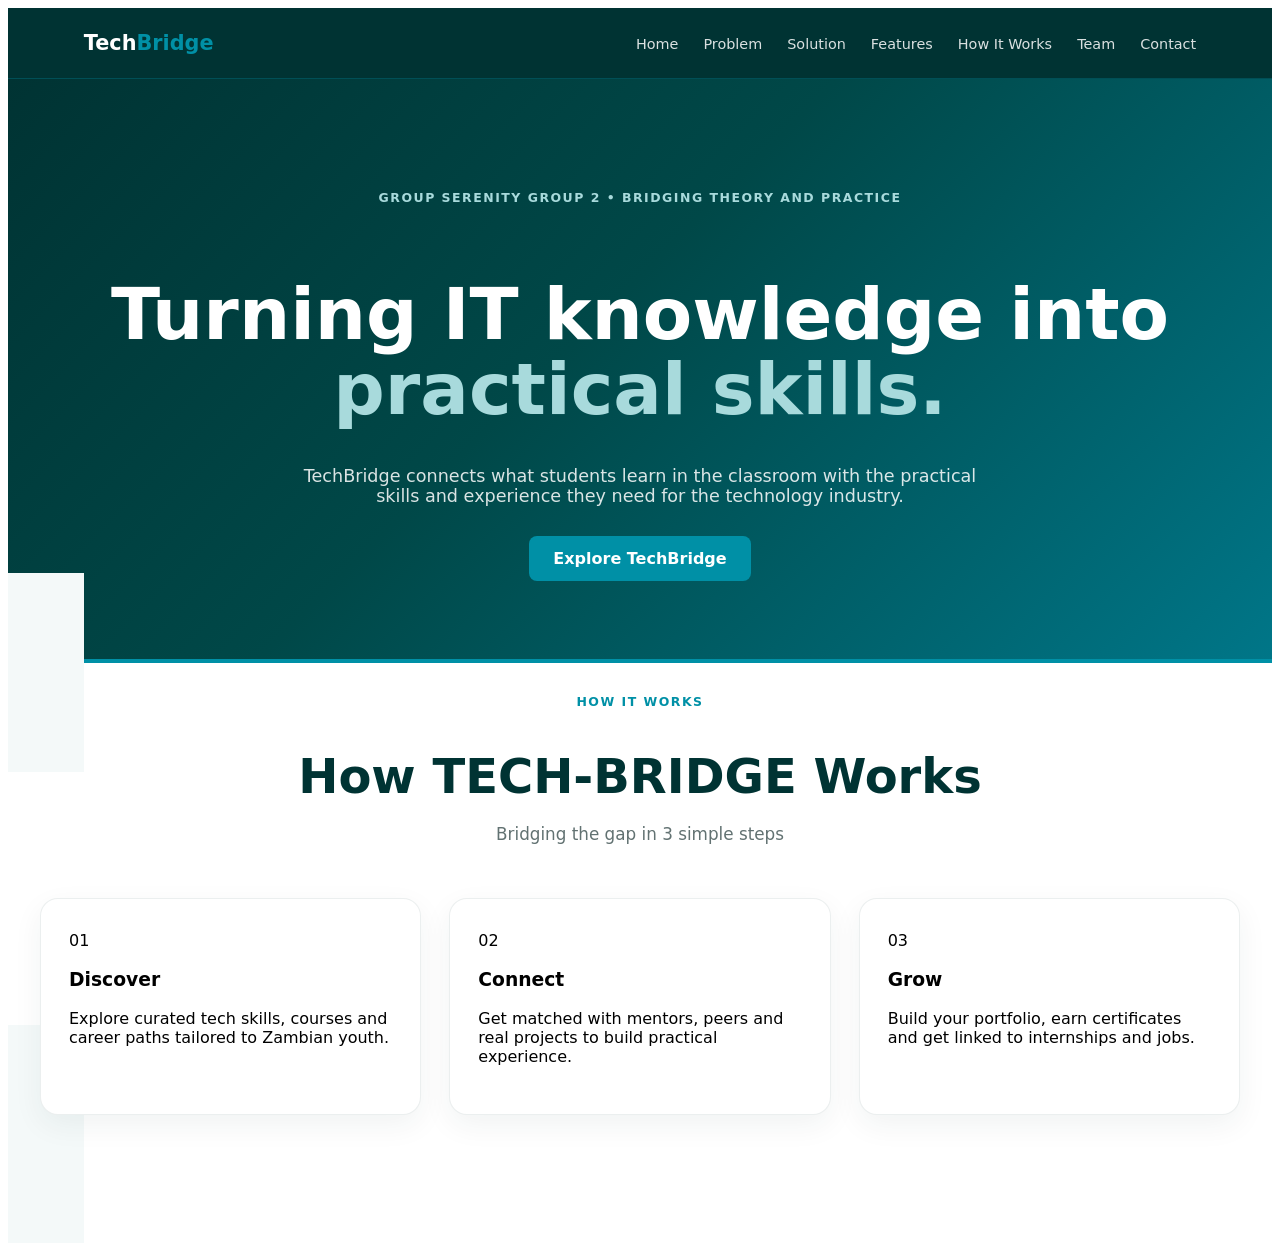
==== commit d3893f59: "Resolve conflict: keep hamburger nav + how-it-works" ====
--- a/frontend/index.html
+++ b/frontend/index.html
@@ -8,10 +8,32 @@
     </head>
     <body>
         <header>
+
+            <nav class="navbar">
+    <a href="#home" class="logo">Tech<span>Bridge</span></a>
+    <ul class="nav-links" id="navLinks">
+        <li><a href="#home">Home</a></li>
+        <li><a href="#problem">Problem</a></li>
+        <li><a href="#solution">Solution</a></li>
+        <li><a href="#features">Features</a></li>
+        <li><a href="#how-it-works">How It Works</a></li>
+        <li><a href="#team">Team</a></li>
+        <li><a href="#contact">Contact</a></li>
+    </ul>
+    <div class="hamburger" onclick="document.getElementById('navLinks').classList.toggle('show')">☰</div>
+</nav>
+
         </header>
         <main>
-            <!-- landing page section -->
-            <section></section>
+            <!-- landing page section LEE LUBINDA 2510264 -->
+            
+                <section id="home" class="hero">
+  <p class="eyebrow">GROUP SERENITY GROUP 2 • BRIDGING THEORY AND PRACTICE</p>
+  <h1>Turning IT knowledge into <span>practical skills.</span></h1>
+  <p class="hero-text">TechBridge connects what students learn in the classroom with the practical skills and experience they need for the technology industry.</p>
+  <a href="#solution" class="btn-primary">Explore TechBridge</a>
+</section>
+            
             <!-- problem section -->
             <section></section>
             <!-- proposed solution section -->
--- a/frontend/style.css
+++ b/frontend/style.css
@@ -21,8 +21,23 @@
 }
 
 /* header Styles */
+header{position:sticky;top:0;z-index:100}
+.navbar{background:var(--color-primary);display:flex;justify-content:space-between;align-items:center;padding:0 6%;min-height:70px;border-bottom:1px solid rgba(0,144,166,.3)}
+.logo{color:var(--color-text-light);text-decoration:none;font-weight:700;font-size:1.3rem}
+.logo span{color:var(--color-secondary)}
+.nav-links{display:flex;list-style:none;gap:25px}
+.nav-links a{color:rgba(255,255,255,.85);text-decoration:none;font-size:.9rem}
+.nav-links a:hover{color:var(--color-text-light)}
+.hamburger{display:none;color:var(--color-text-light);font-size:1.8rem;cursor:pointer}
+/* landing page Styles */
 
-/* landing page Styles */
+.hero{min-height:460px;display:flex;flex-direction:column;align-items:center;justify-content:center;text-align:center;padding:70px 20px 50px;color:var(--color-text-light);background:linear-gradient(135deg,#003333 0%,#004848 45%,#007688 100%);border-bottom:4px solid var(--color-secondary)}
+.eyebrow{color:#a8dadc;font-size:.78rem;font-weight:700;letter-spacing:.12em;margin-bottom:12px}
+.hero h1{font-size:clamp(2.5rem,6vw,4.5rem);line-height:1.05;margin-bottom:20px}
+.hero h1 span{display:block;color:#a8dadc}
+.hero-text{max-width:680px;color:rgba(255,255,255,.85);font-size:1.1rem;margin-bottom:30px}
+.btn-primary{display:inline-block;padding:13px 24px;background:var(--color-secondary);color:white;text-decoration:none;border-radius:8px;font-weight:600}
+.btn-primary:hover{background:var(--color-cta-hover)}
 
 /* problem Styles */
 
@@ -93,4 +108,9 @@
 
 /* footer Styles */
 
-/* media queries Styles */+/* media queries Styles */
+@media(max-width:768px){
+  .hamburger{display:block}
+  .nav-links{display:none;position:absolute;top:70px;left:0;width:100%;background:var(--color-primary);flex-direction:column;padding:20px}
+  .nav-links.show{display:flex}
+}
